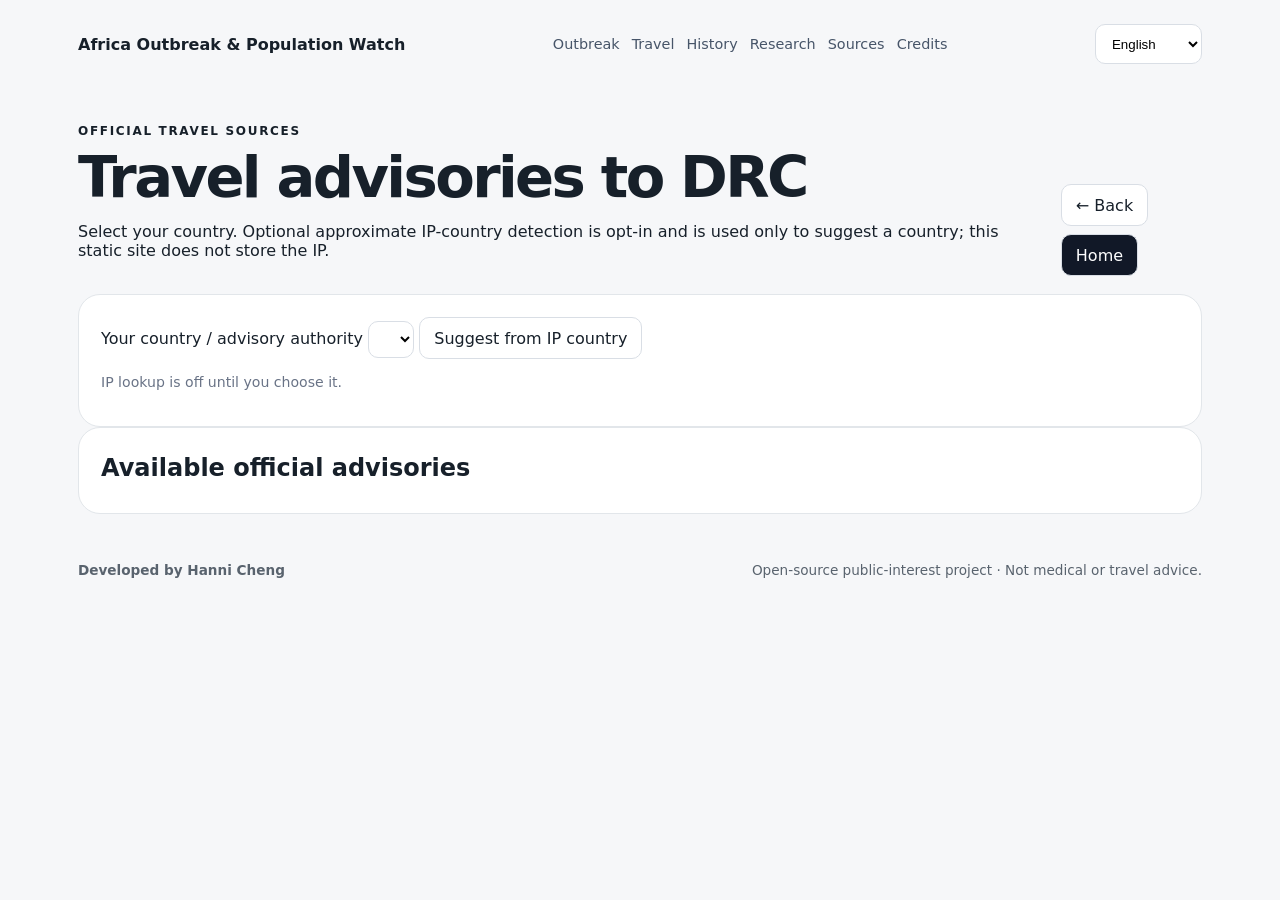
==== pages/advisories.html @ 4ef8f906 "site: implement pages/advisories.html" ====
<!doctype html><html lang="en"><head><meta charset="utf-8"><meta name="viewport" content="width=device-width,initial-scale=1"><meta name="referrer" content="no-referrer"><title>Travel advisories · Africa Outbreak & Population Watch</title><link rel="stylesheet" href="../assets/style.css"></head><body><header class="sitebar"><a class="brand" href="../index.html">Africa Outbreak & Population Watch</a><nav><a href="outbreak.html">Outbreak</a><a href="advisories.html">Travel</a><a href="history.html">History</a><a href="research.html">Research</a><a href="provenance.html">Sources</a><a href="credits.html">Credits</a></nav><select id="lang" aria-label="Language"></select></header><main><div class="pagehead"><div><p class="eyebrow">OFFICIAL TRAVEL SOURCES</p><h1>Travel advisories to DRC</h1><p>Select your country. Optional approximate IP-country detection is opt-in and is used only to suggest a country; this static site does not store the IP.</p></div><div class="backrow"><button class="btn" id="back">← Back</button><a class="btn primary" href="../index.html">Home</a></div></div><section class="panel"><label for="country">Your country / advisory authority</label> <select id="country"></select> <button class="btn" id="detect">Suggest from IP country</button><p id="geoStatus" class="muted">IP lookup is off until you choose it.</p><div id="advisoryDetail"></div></section><section class="panel"><h2>Available official advisories</h2><div id="advisoryList"></div></section></main><script src="../assets/advisories.js"></script><footer><strong>Developed by Hanni Cheng</strong><span>Open-source public-interest project · Not medical or travel advice.</span></footer><script src="../assets/i18n.js"></script></body></html>
---- assets/style.css ----
:root{font-family:Inter,system-ui,-apple-system,sans-serif;color:#17202a;background:#f6f7f9;--ink:#17202a;--muted:#697386;--line:#e2e6ea;--dark:#111827;--card:#fff;--blue:#2457d6}*{box-sizing:border-box}body{margin:0}a{color:inherit}.sitebar,main,footer{max-width:1180px;margin:auto;padding:24px 28px}.sitebar{display:flex;gap:18px;align-items:center;justify-content:space-between;position:sticky;top:0;background:rgba(246,247,249,.96);backdrop-filter:blur(10px);z-index:5}.brand{font-weight:800;text-decoration:none}.sitebar nav{display:flex;gap:14px;flex-wrap:wrap}.sitebar nav a{text-decoration:none;font-size:.9rem}.sitebar select{min-height:40px;border:1px solid var(--line);border-radius:10px;background:white;padding:0 10px}h1{font-size:clamp(2rem,5vw,4rem);line-height:.98;margin:.3rem 0 1rem;letter-spacing:-.045em}h2,h3{margin:.25rem 0 .6rem}.eyebrow{font-size:.75rem;font-weight:800;letter-spacing:.14em}.hero{background:var(--dark);color:#fff;border-radius:28px;padding:28px}.kpis{display:grid;grid-template-columns:repeat(3,1fr);gap:12px;margin-top:24px}.kpis article{background:#1f2937;padding:18px;border-radius:18px}.kpis small,.kpis span{display:block;color:#cbd5e1}.kpis strong{font-size:2rem;display:block}.cards,.grid2{display:grid;grid-template-columns:repeat(2,minmax(0,1fr));gap:16px;margin-top:16px}.feature,.panel{background:#fff;border:1px solid var(--line);border-radius:22px;padding:22px;text-decoration:none}.feature:hover{border-color:#aeb8c4}.muted,.note{color:var(--muted);font-size:.88rem}.pagehead{display:flex;justify-content:space-between;align-items:flex-start;gap:18px}.backrow{display:flex;gap:10px;flex-wrap:wrap}.btn{display:inline-flex;align-items:center;min-height:42px;padding:0 14px;border-radius:10px;border:1px solid var(--line);background:#fff;text-decoration:none;font:inherit}.btn.primary{background:var(--dark);color:#fff}.grid{display:grid;grid-template-columns:2fr 1fr;gap:16px;margin-top:16px}.wide{grid-row:span 2}.bars{display:flex;align-items:end;gap:8px;height:330px;padding-top:35px;overflow-x:auto}.bw{min-width:48px;flex:1;text-align:center}.bar{background:#556987;border-radius:7px 7px 2px 2px;min-height:3px;position:relative}.bar span{position:absolute;top:-20px;left:50%;transform:translateX(-50%);font-size:.68rem}.bw small{display:block;margin-top:7px}.adv,.source,.row{padding:11px 0;border-bottom:1px solid #edf0f2}.statgrid{display:grid;grid-template-columns:repeat(4,1fr);gap:10px}.stat{background:#fff;border:1px solid var(--line);border-radius:16px;padding:16px}.stat strong{display:block;font-size:1.5rem}.tablewrap{overflow-x:auto}.table{width:100%;border-collapse:collapse}.table th,.table td{padding:10px;border-bottom:1px solid var(--line);text-align:left;font-size:.9rem;vertical-align:top}.timeline{border-left:3px solid #d8dee7;margin-left:8px;padding-left:22px}.milestone{position:relative;margin:0 0 24px}.milestone:before{content:"";position:absolute;width:12px;height:12px;border-radius:50%;background:var(--dark);left:-29px;top:5px}.linklist a{display:block;padding:9px 0;color:#2457d6}.notice{border-left:4px solid #b98c17;background:#fff8df;padding:14px 16px;border-radius:10px}.privacy{margin-top:16px}footer{display:flex;justify-content:space-between;gap:16px;color:#59636e;font-size:.85rem}@media(max-width:800px){.sitebar{position:static;align-items:flex-start;flex-direction:column}.grid,.cards,.grid2,.kpis,.statgrid{grid-template-columns:1fr}.wide{grid-row:auto}.pagehead{flex-direction:column}footer{flex-direction:column}}
.sitebar{display:flex;align-items:center;justify-content:space-between;gap:18px;flex-wrap:wrap}.brand{font-weight:800;color:inherit;text-decoration:none}.sitebar nav{display:flex;gap:12px;flex-wrap:wrap}.sitebar nav a{color:#475569;text-decoration:none;font-size:.9rem}.sitebar select,.panel select{padding:9px 12px;border:1px solid #d9dee5;border-radius:10px;background:#fff}.cards,.grid2{display:grid;grid-template-columns:repeat(2,minmax(0,1fr));gap:16px;margin-top:16px}.feature{display:block;background:#fff;border:1px solid #e2e6ea;border-radius:20px;padding:22px;color:inherit;text-decoration:none}.feature:hover{border-color:#94a3b8}.pagehead{display:flex;justify-content:space-between;gap:20px;align-items:end;margin-bottom:18px}.pagehead h1{font-size:clamp(2rem,5vw,3.6rem)}.backrow{display:flex;gap:8px}.btn{border:1px solid #d9dee5;background:#fff;border-radius:10px;padding:10px 14px;color:inherit;text-decoration:none;cursor:pointer}.btn.primary{background:#111827;color:#fff}.tabs{display:flex;gap:8px;flex-wrap:wrap;margin:14px 0}.tabs button{border:1px solid #d9dee5;background:#fff;border-radius:999px;padding:9px 13px}.tabs button.active{background:#111827;color:#fff}.statgrid{display:grid;grid-template-columns:repeat(4,1fr);gap:10px}.statgrid article{background:#fff;border:1px solid #e2e6ea;border-radius:16px;padding:14px}.statgrid strong{display:block;font-size:1.5rem}.verify{display:inline-block;padding:4px 8px;border-radius:999px;background:#e8f5ed;color:#166534;font-size:.75rem;font-weight:700}.pending{background:#fff7df;color:#854d0e}.conflict{background:#feecec;color:#991b1b}.tablewrap{overflow-x:auto}.datatable{width:100%;border-collapse:collapse}.datatable th,.datatable td{text-align:left;padding:11px;border-bottom:1px solid #edf0f2;vertical-align:top}.timeline-list{border-left:2px solid #d8dee6;margin-left:10px;padding-left:22px}.milestone{position:relative;padding:0 0 24px}.milestone:before{content:"";position:absolute;left:-29px;top:5px;width:12px;height:12px;border-radius:50%;background:#556987}.linklist a{display:block;padding:9px 0;color:#1d4ed8}.privacy{margin-top:16px}.chartbox{height:360px;display:flex;align-items:end;gap:8px;overflow-x:auto;padding:30px 6px 0}.chartcol{min-width:48px;flex:1;text-align:center}.chartbar{min-height:3px;background:#556987;border-radius:7px 7px 2px 2px;position:relative}.chartbar b{position:absolute;top:-22px;left:50%;transform:translateX(-50%);font-size:.7rem;white-space:nowrap}.countryrow{display:grid;grid-template-columns:1.1fr 1fr auto;gap:10px;align-items:center;padding:12px 0;border-bottom:1px solid #edf0f2}.countryrow a{color:#1d4ed8}.notice{padding:14px;border-radius:14px;background:#f1f5f9}.research-card{border-top:1px solid #edf0f2;padding:16px 0}
@media(max-width:760px){.cards,.grid2,.statgrid{grid-template-columns:1fr}.pagehead{align-items:start;flex-direction:column}.countryrow{grid-template-columns:1fr}.sitebar nav{order:3;width:100%}}
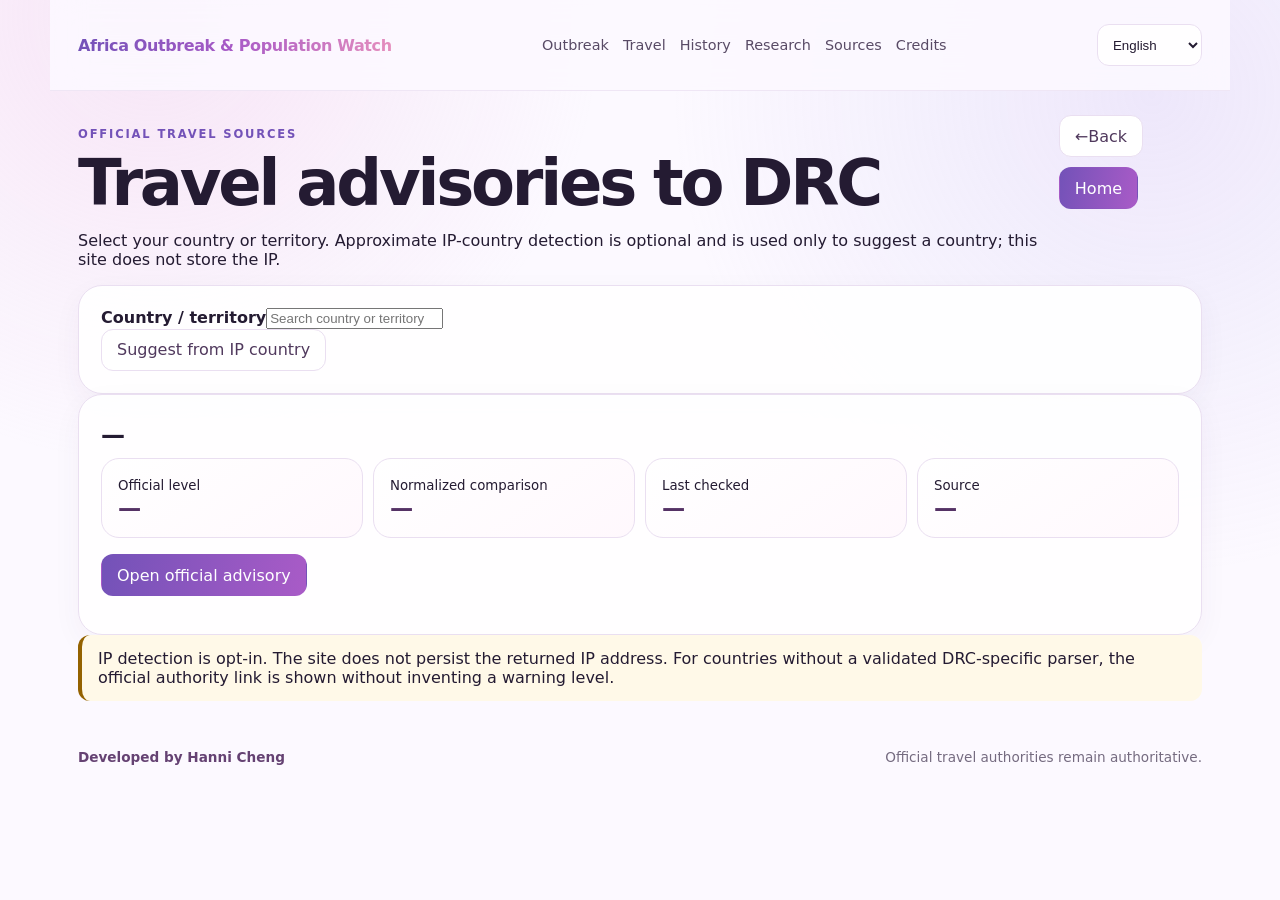
==== commit 849a8f8d: "fix: replace mobile travel select with searchable country list" ====
--- a/pages/advisories.html
+++ b/pages/advisories.html
@@ -1 +1,4 @@
-<!doctype html><html lang="en"><head><meta charset="utf-8"><meta name="viewport" content="width=device-width,initial-scale=1"><meta name="referrer" content="no-referrer"><title>Travel advisories · Africa Outbreak & Population Watch</title><link rel="stylesheet" href="../assets/style.css"></head><body><header class="sitebar"><a class="brand" href="../index.html">Africa Outbreak & Population Watch</a><nav><a href="outbreak.html">Outbreak</a><a href="advisories.html">Travel</a><a href="history.html">History</a><a href="research.html">Research</a><a href="provenance.html">Sources</a><a href="credits.html">Credits</a></nav><select id="lang" aria-label="Language"></select></header><main><div class="pagehead"><div><p class="eyebrow">OFFICIAL TRAVEL SOURCES</p><h1>Travel advisories to DRC</h1><p>Select your country. Optional approximate IP-country detection is opt-in and is used only to suggest a country; this static site does not store the IP.</p></div><div class="backrow"><button class="btn" id="back">← Back</button><a class="btn primary" href="../index.html">Home</a></div></div><section class="panel"><label for="country">Your country / advisory authority</label> <select id="country"></select> <button class="btn" id="detect">Suggest from IP country</button><p id="geoStatus" class="muted">IP lookup is off until you choose it.</p><div id="advisoryDetail"></div></section><section class="panel"><h2>Available official advisories</h2><div id="advisoryList"></div></section></main><script src="../assets/advisories.js"></script><footer><strong>Developed by Hanni Cheng</strong><span>Open-source public-interest project · Not medical or travel advice.</span></footer><script src="../assets/i18n.js"></script></body></html>+<!doctype html><html lang="en"><head><meta charset="utf-8"><meta name="viewport" content="width=device-width,initial-scale=1"><meta name="referrer" content="no-referrer"><title>Travel Advisories · Africa Outbreak & Population Watch</title><link rel="stylesheet" href="../assets/style.css"></head><body><header class="sitebar"><a class="brand" href="../index.html">Africa Outbreak & Population Watch</a><nav><a href="outbreak.html">Outbreak</a><a href="advisories.html">Travel</a><a href="history.html">History</a><a href="research.html">Research</a><a href="provenance.html">Sources</a><a href="credits.html">Credits</a></nav><select id="lang" aria-label="Language"></select></header><main><div class="pagehead"><div><p class="eyebrow">OFFICIAL TRAVEL SOURCES</p><h1 data-i18n="travel_title">Travel advisories to DRC</h1><p data-i18n="travel_intro">Select your country or territory. Approximate IP-country detection is optional and is used only to suggest a country; this site does not store the IP.</p></div><div class="backrow"><button class="btn" id="backBtn">← <span data-i18n="back">Back</span></button><a class="btn primary" href="../index.html" data-i18n="home">Home</a></div></div>
+<section class="panel"><label for="countrySearch"><b data-i18n="country">Country / territory</b></label><input id="countrySearch" class="searchbox" data-i18n-placeholder="search_country" placeholder="Search country or territory" autocomplete="off"><div id="countryList" class="countrylist"></div><button class="btn" id="detect"><span data-i18n="detect">Suggest from IP country</span></button></section>
+<section id="result" class="panel"><h2 id="rCountry">—</h2><div class="statgrid"><div class="stat"><small data-i18n="official_level">Official level</small><strong id="rLevel">—</strong></div><div class="stat"><small data-i18n="normalized">Normalized comparison</small><strong id="rNorm">—</strong></div><div class="stat"><small data-i18n="last_checked">Last checked</small><strong id="rChecked">—</strong></div><div class="stat"><small data-i18n="source">Source</small><strong id="rSource">—</strong></div></div><p><a id="official" class="btn primary" href="#" target="_blank" rel="noopener noreferrer" data-i18n="open_official">Open official advisory</a></p><p id="mode" class="muted"></p></section>
+<div class="notice">IP detection is opt-in. The site does not persist the returned IP address. For countries without a validated DRC-specific parser, the official authority link is shown without inventing a warning level.</div></main><footer><strong>Developed by Hanni Cheng</strong><span>Official travel authorities remain authoritative.</span></footer><script src="../assets/i18n.js"></script><script src="../assets/advisories.js"></script></body></html>
--- a/assets/style.css
+++ b/assets/style.css
@@ -1,3 +1 @@
-:root{font-family:Inter,system-ui,-apple-system,sans-serif;color:#17202a;background:#f6f7f9;--ink:#17202a;--muted:#697386;--line:#e2e6ea;--dark:#111827;--card:#fff;--blue:#2457d6}*{box-sizing:border-box}body{margin:0}a{color:inherit}.sitebar,main,footer{max-width:1180px;margin:auto;padding:24px 28px}.sitebar{display:flex;gap:18px;align-items:center;justify-content:space-between;position:sticky;top:0;background:rgba(246,247,249,.96);backdrop-filter:blur(10px);z-index:5}.brand{font-weight:800;text-decoration:none}.sitebar nav{display:flex;gap:14px;flex-wrap:wrap}.sitebar nav a{text-decoration:none;font-size:.9rem}.sitebar select{min-height:40px;border:1px solid var(--line);border-radius:10px;background:white;padding:0 10px}h1{font-size:clamp(2rem,5vw,4rem);line-height:.98;margin:.3rem 0 1rem;letter-spacing:-.045em}h2,h3{margin:.25rem 0 .6rem}.eyebrow{font-size:.75rem;font-weight:800;letter-spacing:.14em}.hero{background:var(--dark);color:#fff;border-radius:28px;padding:28px}.kpis{display:grid;grid-template-columns:repeat(3,1fr);gap:12px;margin-top:24px}.kpis article{background:#1f2937;padding:18px;border-radius:18px}.kpis small,.kpis span{display:block;color:#cbd5e1}.kpis strong{font-size:2rem;display:block}.cards,.grid2{display:grid;grid-template-columns:repeat(2,minmax(0,1fr));gap:16px;margin-top:16px}.feature,.panel{background:#fff;border:1px solid var(--line);border-radius:22px;padding:22px;text-decoration:none}.feature:hover{border-color:#aeb8c4}.muted,.note{color:var(--muted);font-size:.88rem}.pagehead{display:flex;justify-content:space-between;align-items:flex-start;gap:18px}.backrow{display:flex;gap:10px;flex-wrap:wrap}.btn{display:inline-flex;align-items:center;min-height:42px;padding:0 14px;border-radius:10px;border:1px solid var(--line);background:#fff;text-decoration:none;font:inherit}.btn.primary{background:var(--dark);color:#fff}.grid{display:grid;grid-template-columns:2fr 1fr;gap:16px;margin-top:16px}.wide{grid-row:span 2}.bars{display:flex;align-items:end;gap:8px;height:330px;padding-top:35px;overflow-x:auto}.bw{min-width:48px;flex:1;text-align:center}.bar{background:#556987;border-radius:7px 7px 2px 2px;min-height:3px;position:relative}.bar span{position:absolute;top:-20px;left:50%;transform:translateX(-50%);font-size:.68rem}.bw small{display:block;margin-top:7px}.adv,.source,.row{padding:11px 0;border-bottom:1px solid #edf0f2}.statgrid{display:grid;grid-template-columns:repeat(4,1fr);gap:10px}.stat{background:#fff;border:1px solid var(--line);border-radius:16px;padding:16px}.stat strong{display:block;font-size:1.5rem}.tablewrap{overflow-x:auto}.table{width:100%;border-collapse:collapse}.table th,.table td{padding:10px;border-bottom:1px solid var(--line);text-align:left;font-size:.9rem;vertical-align:top}.timeline{border-left:3px solid #d8dee7;margin-left:8px;padding-left:22px}.milestone{position:relative;margin:0 0 24px}.milestone:before{content:"";position:absolute;width:12px;height:12px;border-radius:50%;background:var(--dark);left:-29px;top:5px}.linklist a{display:block;padding:9px 0;color:#2457d6}.notice{border-left:4px solid #b98c17;background:#fff8df;padding:14px 16px;border-radius:10px}.privacy{margin-top:16px}footer{display:flex;justify-content:space-between;gap:16px;color:#59636e;font-size:.85rem}@media(max-width:800px){.sitebar{position:static;align-items:flex-start;flex-direction:column}.grid,.cards,.grid2,.kpis,.statgrid{grid-template-columns:1fr}.wide{grid-row:auto}.pagehead{flex-direction:column}footer{flex-direction:column}}
-.sitebar{display:flex;align-items:center;justify-content:space-between;gap:18px;flex-wrap:wrap}.brand{font-weight:800;color:inherit;text-decoration:none}.sitebar nav{display:flex;gap:12px;flex-wrap:wrap}.sitebar nav a{color:#475569;text-decoration:none;font-size:.9rem}.sitebar select,.panel select{padding:9px 12px;border:1px solid #d9dee5;border-radius:10px;background:#fff}.cards,.grid2{display:grid;grid-template-columns:repeat(2,minmax(0,1fr));gap:16px;margin-top:16px}.feature{display:block;background:#fff;border:1px solid #e2e6ea;border-radius:20px;padding:22px;color:inherit;text-decoration:none}.feature:hover{border-color:#94a3b8}.pagehead{display:flex;justify-content:space-between;gap:20px;align-items:end;margin-bottom:18px}.pagehead h1{font-size:clamp(2rem,5vw,3.6rem)}.backrow{display:flex;gap:8px}.btn{border:1px solid #d9dee5;background:#fff;border-radius:10px;padding:10px 14px;color:inherit;text-decoration:none;cursor:pointer}.btn.primary{background:#111827;color:#fff}.tabs{display:flex;gap:8px;flex-wrap:wrap;margin:14px 0}.tabs button{border:1px solid #d9dee5;background:#fff;border-radius:999px;padding:9px 13px}.tabs button.active{background:#111827;color:#fff}.statgrid{display:grid;grid-template-columns:repeat(4,1fr);gap:10px}.statgrid article{background:#fff;border:1px solid #e2e6ea;border-radius:16px;padding:14px}.statgrid strong{display:block;font-size:1.5rem}.verify{display:inline-block;padding:4px 8px;border-radius:999px;background:#e8f5ed;color:#166534;font-size:.75rem;font-weight:700}.pending{background:#fff7df;color:#854d0e}.conflict{background:#feecec;color:#991b1b}.tablewrap{overflow-x:auto}.datatable{width:100%;border-collapse:collapse}.datatable th,.datatable td{text-align:left;padding:11px;border-bottom:1px solid #edf0f2;vertical-align:top}.timeline-list{border-left:2px solid #d8dee6;margin-left:10px;padding-left:22px}.milestone{position:relative;padding:0 0 24px}.milestone:before{content:"";position:absolute;left:-29px;top:5px;width:12px;height:12px;border-radius:50%;background:#556987}.linklist a{display:block;padding:9px 0;color:#1d4ed8}.privacy{margin-top:16px}.chartbox{height:360px;display:flex;align-items:end;gap:8px;overflow-x:auto;padding:30px 6px 0}.chartcol{min-width:48px;flex:1;text-align:center}.chartbar{min-height:3px;background:#556987;border-radius:7px 7px 2px 2px;position:relative}.chartbar b{position:absolute;top:-22px;left:50%;transform:translateX(-50%);font-size:.7rem;white-space:nowrap}.countryrow{display:grid;grid-template-columns:1.1fr 1fr auto;gap:10px;align-items:center;padding:12px 0;border-bottom:1px solid #edf0f2}.countryrow a{color:#1d4ed8}.notice{padding:14px;border-radius:14px;background:#f1f5f9}.research-card{border-top:1px solid #edf0f2;padding:16px 0}
-@media(max-width:760px){.cards,.grid2,.statgrid{grid-template-columns:1fr}.pagehead{align-items:start;flex-direction:column}.countryrow{grid-template-columns:1fr}.sitebar nav{order:3;width:100%}}
+:root{font-family:Inter,"Noto Sans TC","Noto Sans SC",system-ui,-apple-system,sans-serif;color:#241b32;background:#fcf9ff;--ink:#241b32;--muted:#756b80;--line:#eadff1;--dark:#2c173d;--card:rgba(255,255,255,.92);--pipi:#a95bc7;--pipi2:#e58ebd;--pipi3:#7352b8;--pearl:#fff4fb;--risk-red:#b42318;--risk-orange:#b54708;--risk-yellow:#946200;--risk-green:#157f61}*{box-sizing:border-box}body{margin:0;background:radial-gradient(circle at 12% 2%,rgba(236,190,229,.34),transparent 28rem),radial-gradient(circle at 90% 12%,rgba(190,176,238,.24),transparent 30rem),#fcf9ff}a{color:inherit}.sitebar,main,footer{max-width:1180px;margin:auto;padding:24px 28px}.sitebar{display:flex;gap:18px;align-items:center;justify-content:space-between;position:sticky;top:0;background:rgba(252,249,255,.88);backdrop-filter:blur(16px);z-index:5;border-bottom:1px solid rgba(234,223,241,.72)}.brand{font-weight:850;text-decoration:none;letter-spacing:-.025em;background:linear-gradient(90deg,var(--pipi3),var(--pipi),var(--pipi2));-webkit-background-clip:text;color:transparent}.sitebar nav{display:flex;gap:14px;flex-wrap:wrap}.sitebar nav a{text-decoration:none;font-size:.9rem;color:#594b66}.sitebar nav a:hover{color:var(--pipi3)}.sitebar select,select{min-height:42px;border:1px solid var(--line);border-radius:12px;background:rgba(255,255,255,.9);padding:0 11px;color:var(--ink)}h1{font-size:clamp(2rem,5vw,4rem);line-height:.98;margin:.3rem 0 1rem;letter-spacing:-.05em}h2,h3{margin:.25rem 0 .6rem;letter-spacing:-.02em}.eyebrow{font-size:.72rem;font-weight:850;letter-spacing:.16em;color:var(--pipi3)}.hero{position:relative;overflow:hidden;background:linear-gradient(125deg,#2d183f 0%,#56306c 48%,#9b4f91 100%);color:#fff;border-radius:30px;padding:32px;border:1px solid rgba(255,255,255,.3);box-shadow:0 20px 60px rgba(91,46,111,.14)}.hero:after{content:"";position:absolute;width:260px;height:260px;border-radius:50%;right:-70px;top:-110px;background:radial-gradient(circle at 35% 35%,rgba(255,255,255,.68),rgba(242,173,221,.16) 38%,transparent 70%);pointer-events:none}.hero .eyebrow{color:#f6d9f0}.kpis{display:grid;grid-template-columns:repeat(3,1fr);gap:12px;margin-top:26px;position:relative;z-index:1}.kpis article{background:rgba(255,255,255,.11);border:1px solid rgba(255,255,255,.18);backdrop-filter:blur(10px);padding:18px;border-radius:20px}.kpis small,.kpis span{display:block;color:#eadff1}.kpis strong{font-size:2rem;display:block}.cards,.grid2{display:grid;grid-template-columns:repeat(2,minmax(0,1fr));gap:16px;margin-top:16px}.feature,.panel{background:var(--card);border:1px solid var(--line);border-radius:24px;padding:22px;text-decoration:none;box-shadow:0 10px 30px rgba(80,45,100,.045)}.feature{transition:transform .18s ease,border-color .18s ease,box-shadow .18s ease}.feature:hover{border-color:#d9b6e6;transform:translateY(-2px);box-shadow:0 16px 34px rgba(101,54,120,.09)}.feature h2{color:#543166}.muted,.note{color:var(--muted);font-size:.88rem}.pagehead{display:flex;justify-content:space-between;align-items:flex-start;gap:18px}.backrow{display:flex;gap:10px;flex-wrap:wrap}.btn{display:inline-flex;align-items:center;min-height:42px;padding:0 15px;border-radius:12px;border:1px solid var(--line);background:#fff;text-decoration:none;font:inherit;color:#50395d}.btn.primary{border-color:transparent;background:linear-gradient(100deg,var(--pipi3),var(--pipi));color:#fff}.grid{display:grid;grid-template-columns:2fr 1fr;gap:16px;margin-top:16px}.wide{grid-row:span 2}.bars{display:flex;align-items:end;gap:8px;height:330px;padding-top:35px;overflow-x:auto}.bw{min-width:48px;flex:1;text-align:center}.bar{background:linear-gradient(180deg,var(--pipi2),var(--pipi3));border-radius:9px 9px 3px 3px;min-height:3px;position:relative}.bar span{position:absolute;top:-20px;left:50%;transform:translateX(-50%);font-size:.68rem;color:#4e3b59}.bw small{display:block;margin-top:7px;color:var(--muted)}.adv,.source,.row{padding:11px 0;border-bottom:1px solid #f0e8f4}.statgrid{display:grid;grid-template-columns:repeat(4,1fr);gap:10px}.stat{background:linear-gradient(145deg,#fff,#fff8fd);border:1px solid var(--line);border-radius:18px;padding:16px}.stat strong{display:block;font-size:1.45rem;color:#553265}.tablewrap{overflow-x:auto}.table{width:100%;border-collapse:collapse}.table th,.table td{padding:10px;border-bottom:1px solid var(--line);text-align:left;font-size:.9rem;vertical-align:top}.table th{color:#624a70}.timeline{border-left:3px solid #dfc9e8;margin-left:8px;padding-left:22px}.milestone{position:relative;margin:0 0 24px}.milestone:before{content:"";position:absolute;width:13px;height:13px;border-radius:50%;background:linear-gradient(135deg,var(--pipi2),var(--pipi3));left:-30px;top:5px;box-shadow:0 0 0 4px #f7edf9}.linklist a{display:block;padding:9px 0;color:#7450b3}.notice{border-left:4px solid var(--risk-yellow);background:#fff9e8;padding:14px 16px;border-radius:12px}.privacy{margin-top:16px}code{background:#f5eef8;padding:2px 5px;border-radius:5px}footer{display:flex;justify-content:space-between;gap:16px;color:#756b80;font-size:.85rem}footer strong{color:#654273}@media(max-width:800px){.sitebar{position:static;align-items:flex-start;flex-direction:column}.grid,.cards,.grid2,.kpis,.statgrid{grid-template-columns:1fr}.wide{grid-row:auto}.pagehead{flex-direction:column}footer{flex-direction:column}}
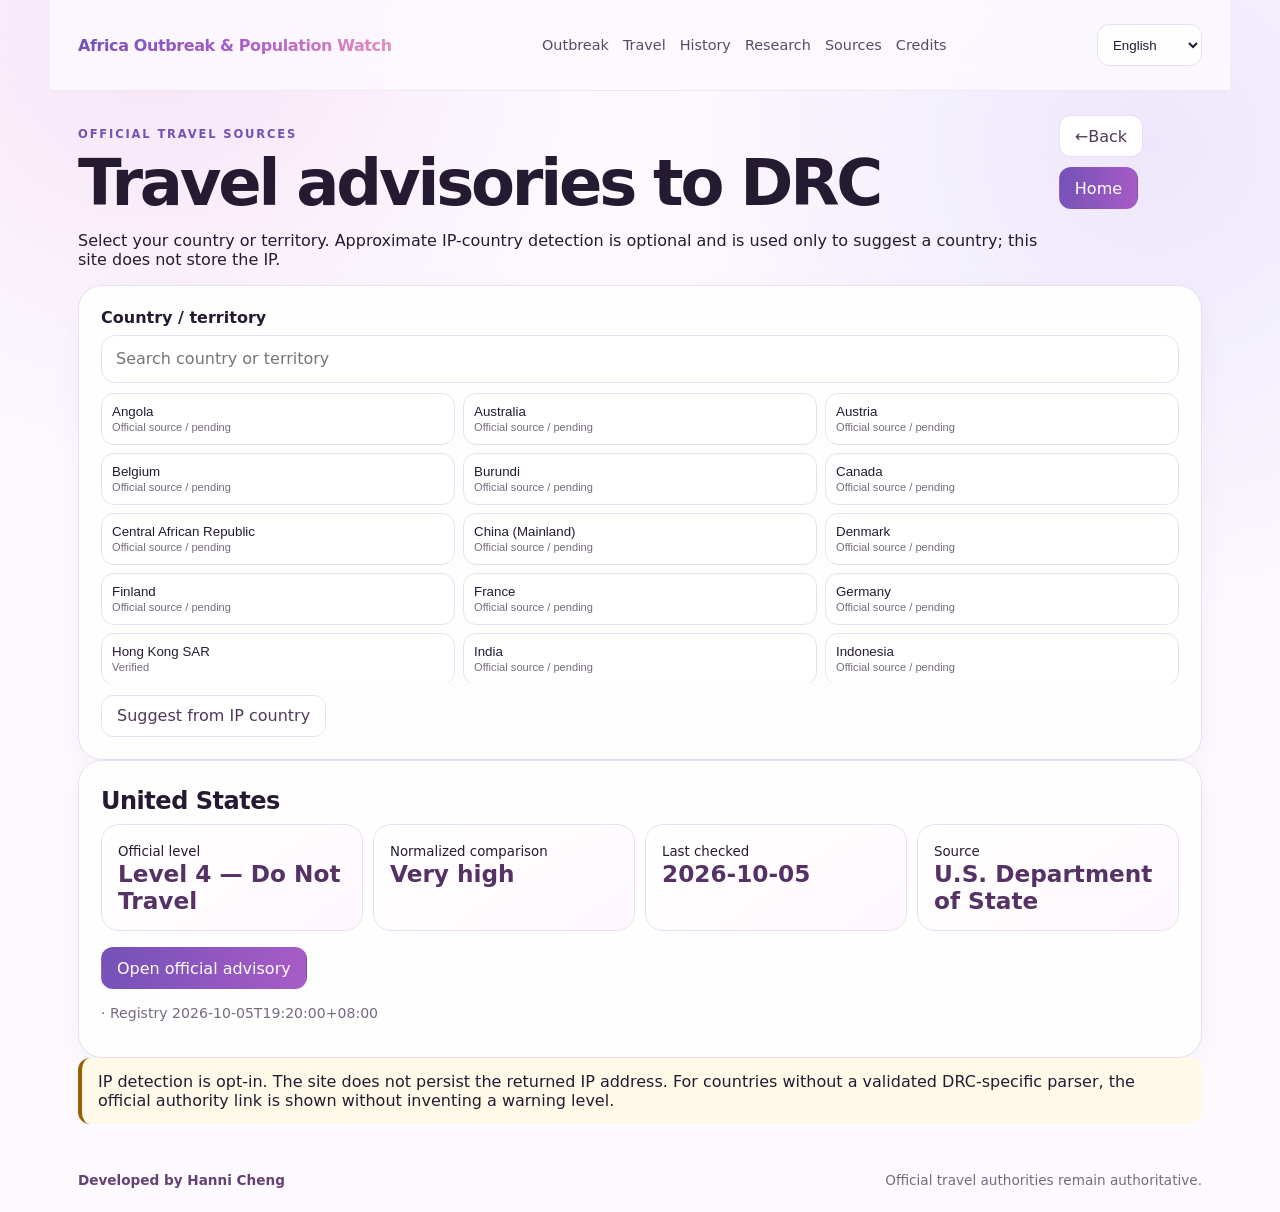
==== commit 04362b0b: "fix: complete pages/advisories.html i18n coverage" ====
--- a/pages/advisories.html
+++ b/pages/advisories.html
@@ -1,4 +1 @@
-<!doctype html><html lang="en"><head><meta charset="utf-8"><meta name="viewport" content="width=device-width,initial-scale=1"><meta name="referrer" content="no-referrer"><title>Travel Advisories · Africa Outbreak & Population Watch</title><link rel="stylesheet" href="../assets/style.css"></head><body><header class="sitebar"><a class="brand" href="../index.html">Africa Outbreak & Population Watch</a><nav><a href="outbreak.html">Outbreak</a><a href="advisories.html">Travel</a><a href="history.html">History</a><a href="research.html">Research</a><a href="provenance.html">Sources</a><a href="credits.html">Credits</a></nav><select id="lang" aria-label="Language"></select></header><main><div class="pagehead"><div><p class="eyebrow">OFFICIAL TRAVEL SOURCES</p><h1 data-i18n="travel_title">Travel advisories to DRC</h1><p data-i18n="travel_intro">Select your country or territory. Approximate IP-country detection is optional and is used only to suggest a country; this site does not store the IP.</p></div><div class="backrow"><button class="btn" id="backBtn">← <span data-i18n="back">Back</span></button><a class="btn primary" href="../index.html" data-i18n="home">Home</a></div></div>
-<section class="panel"><label for="countrySearch"><b data-i18n="country">Country / territory</b></label><input id="countrySearch" class="searchbox" data-i18n-placeholder="search_country" placeholder="Search country or territory" autocomplete="off"><div id="countryList" class="countrylist"></div><button class="btn" id="detect"><span data-i18n="detect">Suggest from IP country</span></button></section>
-<section id="result" class="panel"><h2 id="rCountry">—</h2><div class="statgrid"><div class="stat"><small data-i18n="official_level">Official level</small><strong id="rLevel">—</strong></div><div class="stat"><small data-i18n="normalized">Normalized comparison</small><strong id="rNorm">—</strong></div><div class="stat"><small data-i18n="last_checked">Last checked</small><strong id="rChecked">—</strong></div><div class="stat"><small data-i18n="source">Source</small><strong id="rSource">—</strong></div></div><p><a id="official" class="btn primary" href="#" target="_blank" rel="noopener noreferrer" data-i18n="open_official">Open official advisory</a></p><p id="mode" class="muted"></p></section>
-<div class="notice">IP detection is opt-in. The site does not persist the returned IP address. For countries without a validated DRC-specific parser, the official authority link is shown without inventing a warning level.</div></main><footer><strong>Developed by Hanni Cheng</strong><span>Official travel authorities remain authoritative.</span></footer><script src="../assets/i18n.js"></script><script src="../assets/advisories.js"></script></body></html>+<!doctype html><html lang="en"><head><meta charset="utf-8"><meta name="viewport" content="width=device-width,initial-scale=1"><meta name="referrer" content="no-referrer"><title>Travel Advisories · Africa Outbreak & Population Watch</title><link rel="stylesheet" href="../assets/style.css"></head><body><header class="sitebar"><a class="brand" href="../index.html">Africa Outbreak & Population Watch</a><nav><a href="outbreak.html">Outbreak</a><a href="advisories.html">Travel</a><a href="history.html">History</a><a href="research.html">Research</a><a href="provenance.html">Sources</a><a href="credits.html">Credits</a></nav><select id="lang" aria-label="Language"></select></header><main><div class="pagehead"><div><p class="eyebrow" data-i18n="travel_eyebrow">OFFICIAL TRAVEL SOURCES</p><h1 data-i18n="travel_title">Travel advisories to DRC</h1><p data-i18n="travel_intro">Select your country or territory. Approximate IP-country detection is optional and is used only to suggest a country; this site does not store the IP.</p></div><div class="backrow"><button class="btn" id="backBtn">← <span data-i18n="back">Back</span></button><a class="btn primary" href="../index.html" data-i18n="home">Home</a></div></div><section class="panel"><label for="countrySearch"><b data-i18n="country">Country / territory</b></label><input id="countrySearch" class="searchbox" data-i18n-placeholder="search_country" placeholder="Search country or territory" autocomplete="off"><div id="countryList" class="countrylist"></div><button class="btn" id="detect"><span data-i18n="detect">Suggest from IP country</span></button></section><section id="result" class="panel"><h2 id="rCountry">—</h2><div class="statgrid"><div class="stat"><small data-i18n="official_level">Official level</small><strong id="rLevel">—</strong></div><div class="stat"><small data-i18n="normalized">Normalized comparison</small><strong id="rNorm">—</strong></div><div class="stat"><small data-i18n="last_checked">Last checked</small><strong id="rChecked">—</strong></div><div class="stat"><small data-i18n="source">Source</small><strong id="rSource">—</strong></div></div><p><a id="official" class="btn primary" href="#" target="_blank" rel="noopener noreferrer" data-i18n="open_official">Open official advisory</a></p><p id="mode" class="muted"></p></section><div class="notice" data-i18n="travel_notice">IP detection is opt-in. The site does not persist the returned IP address. For countries without a validated DRC-specific parser, the official authority link is shown without inventing a warning level.</div></main><footer><strong data-i18n="developed_by">Developed by Hanni Cheng</strong><span data-i18n="travel_footer">Official travel authorities remain authoritative.</span></footer><script src="../assets/i18n.js"></script><script src="../assets/advisories.js"></script></body></html>
--- a/assets/style.css
+++ b/assets/style.css
@@ -1 +1,2 @@
-:root{font-family:Inter,"Noto Sans TC","Noto Sans SC",system-ui,-apple-system,sans-serif;color:#241b32;background:#fcf9ff;--ink:#241b32;--muted:#756b80;--line:#eadff1;--dark:#2c173d;--card:rgba(255,255,255,.92);--pipi:#a95bc7;--pipi2:#e58ebd;--pipi3:#7352b8;--pearl:#fff4fb;--risk-red:#b42318;--risk-orange:#b54708;--risk-yellow:#946200;--risk-green:#157f61}*{box-sizing:border-box}body{margin:0;background:radial-gradient(circle at 12% 2%,rgba(236,190,229,.34),transparent 28rem),radial-gradient(circle at 90% 12%,rgba(190,176,238,.24),transparent 30rem),#fcf9ff}a{color:inherit}.sitebar,main,footer{max-width:1180px;margin:auto;padding:24px 28px}.sitebar{display:flex;gap:18px;align-items:center;justify-content:space-between;position:sticky;top:0;background:rgba(252,249,255,.88);backdrop-filter:blur(16px);z-index:5;border-bottom:1px solid rgba(234,223,241,.72)}.brand{font-weight:850;text-decoration:none;letter-spacing:-.025em;background:linear-gradient(90deg,var(--pipi3),var(--pipi),var(--pipi2));-webkit-background-clip:text;color:transparent}.sitebar nav{display:flex;gap:14px;flex-wrap:wrap}.sitebar nav a{text-decoration:none;font-size:.9rem;color:#594b66}.sitebar nav a:hover{color:var(--pipi3)}.sitebar select,select{min-height:42px;border:1px solid var(--line);border-radius:12px;background:rgba(255,255,255,.9);padding:0 11px;color:var(--ink)}h1{font-size:clamp(2rem,5vw,4rem);line-height:.98;margin:.3rem 0 1rem;letter-spacing:-.05em}h2,h3{margin:.25rem 0 .6rem;letter-spacing:-.02em}.eyebrow{font-size:.72rem;font-weight:850;letter-spacing:.16em;color:var(--pipi3)}.hero{position:relative;overflow:hidden;background:linear-gradient(125deg,#2d183f 0%,#56306c 48%,#9b4f91 100%);color:#fff;border-radius:30px;padding:32px;border:1px solid rgba(255,255,255,.3);box-shadow:0 20px 60px rgba(91,46,111,.14)}.hero:after{content:"";position:absolute;width:260px;height:260px;border-radius:50%;right:-70px;top:-110px;background:radial-gradient(circle at 35% 35%,rgba(255,255,255,.68),rgba(242,173,221,.16) 38%,transparent 70%);pointer-events:none}.hero .eyebrow{color:#f6d9f0}.kpis{display:grid;grid-template-columns:repeat(3,1fr);gap:12px;margin-top:26px;position:relative;z-index:1}.kpis article{background:rgba(255,255,255,.11);border:1px solid rgba(255,255,255,.18);backdrop-filter:blur(10px);padding:18px;border-radius:20px}.kpis small,.kpis span{display:block;color:#eadff1}.kpis strong{font-size:2rem;display:block}.cards,.grid2{display:grid;grid-template-columns:repeat(2,minmax(0,1fr));gap:16px;margin-top:16px}.feature,.panel{background:var(--card);border:1px solid var(--line);border-radius:24px;padding:22px;text-decoration:none;box-shadow:0 10px 30px rgba(80,45,100,.045)}.feature{transition:transform .18s ease,border-color .18s ease,box-shadow .18s ease}.feature:hover{border-color:#d9b6e6;transform:translateY(-2px);box-shadow:0 16px 34px rgba(101,54,120,.09)}.feature h2{color:#543166}.muted,.note{color:var(--muted);font-size:.88rem}.pagehead{display:flex;justify-content:space-between;align-items:flex-start;gap:18px}.backrow{display:flex;gap:10px;flex-wrap:wrap}.btn{display:inline-flex;align-items:center;min-height:42px;padding:0 15px;border-radius:12px;border:1px solid var(--line);background:#fff;text-decoration:none;font:inherit;color:#50395d}.btn.primary{border-color:transparent;background:linear-gradient(100deg,var(--pipi3),var(--pipi));color:#fff}.grid{display:grid;grid-template-columns:2fr 1fr;gap:16px;margin-top:16px}.wide{grid-row:span 2}.bars{display:flex;align-items:end;gap:8px;height:330px;padding-top:35px;overflow-x:auto}.bw{min-width:48px;flex:1;text-align:center}.bar{background:linear-gradient(180deg,var(--pipi2),var(--pipi3));border-radius:9px 9px 3px 3px;min-height:3px;position:relative}.bar span{position:absolute;top:-20px;left:50%;transform:translateX(-50%);font-size:.68rem;color:#4e3b59}.bw small{display:block;margin-top:7px;color:var(--muted)}.adv,.source,.row{padding:11px 0;border-bottom:1px solid #f0e8f4}.statgrid{display:grid;grid-template-columns:repeat(4,1fr);gap:10px}.stat{background:linear-gradient(145deg,#fff,#fff8fd);border:1px solid var(--line);border-radius:18px;padding:16px}.stat strong{display:block;font-size:1.45rem;color:#553265}.tablewrap{overflow-x:auto}.table{width:100%;border-collapse:collapse}.table th,.table td{padding:10px;border-bottom:1px solid var(--line);text-align:left;font-size:.9rem;vertical-align:top}.table th{color:#624a70}.timeline{border-left:3px solid #dfc9e8;margin-left:8px;padding-left:22px}.milestone{position:relative;margin:0 0 24px}.milestone:before{content:"";position:absolute;width:13px;height:13px;border-radius:50%;background:linear-gradient(135deg,var(--pipi2),var(--pipi3));left:-30px;top:5px;box-shadow:0 0 0 4px #f7edf9}.linklist a{display:block;padding:9px 0;color:#7450b3}.notice{border-left:4px solid var(--risk-yellow);background:#fff9e8;padding:14px 16px;border-radius:12px}.privacy{margin-top:16px}code{background:#f5eef8;padding:2px 5px;border-radius:5px}footer{display:flex;justify-content:space-between;gap:16px;color:#756b80;font-size:.85rem}footer strong{color:#654273}@media(max-width:800px){.sitebar{position:static;align-items:flex-start;flex-direction:column}.grid,.cards,.grid2,.kpis,.statgrid{grid-template-columns:1fr}.wide{grid-row:auto}.pagehead{flex-direction:column}footer{flex-direction:column}}+:root{font-family:Inter,"Noto Sans TC","Noto Sans SC",system-ui,-apple-system,sans-serif;color:#241b32;background:#fcf9ff;--ink:#241b32;--muted:#756b80;--line:#eadff1;--dark:#2c173d;--card:rgba(255,255,255,.92);--pipi:#a95bc7;--pipi2:#e58ebd;--pipi3:#7352b8;--pearl:#fff4fb;--risk-red:#b42318;--risk-orange:#b54708;--risk-yellow:#946200;--risk-green:#157f61}*{box-sizing:border-box}body{margin:0;background:radial-gradient(circle at 12% 2%,rgba(236,190,229,.34),transparent 28rem),radial-gradient(circle at 90% 12%,rgba(190,176,238,.24),transparent 30rem),#fcf9ff}a{color:inherit}.sitebar,main,footer{max-width:1180px;margin:auto;padding:24px 28px}.sitebar{display:flex;gap:18px;align-items:center;justify-content:space-between;position:sticky;top:0;background:rgba(252,249,255,.88);backdrop-filter:blur(16px);z-index:5;border-bottom:1px solid rgba(234,223,241,.72)}.brand{font-weight:850;text-decoration:none;letter-spacing:-.025em;background:linear-gradient(90deg,var(--pipi3),var(--pipi),var(--pipi2));-webkit-background-clip:text;color:transparent}.sitebar nav{display:flex;gap:14px;flex-wrap:wrap}.sitebar nav a{text-decoration:none;font-size:.9rem;color:#594b66}.sitebar nav a:hover{color:var(--pipi3)}.sitebar select,select{min-height:42px;border:1px solid var(--line);border-radius:12px;background:rgba(255,255,255,.9);padding:0 11px;color:var(--ink)}h1{font-size:clamp(2rem,5vw,4rem);line-height:.98;margin:.3rem 0 1rem;letter-spacing:-.05em}h2,h3{margin:.25rem 0 .6rem;letter-spacing:-.02em}.eyebrow{font-size:.72rem;font-weight:850;letter-spacing:.16em;color:var(--pipi3)}.hero{position:relative;overflow:hidden;background:linear-gradient(125deg,#2d183f 0%,#56306c 48%,#9b4f91 100%);color:#fff;border-radius:30px;padding:32px;border:1px solid rgba(255,255,255,.3);box-shadow:0 20px 60px rgba(91,46,111,.14)}.hero:after{content:"";position:absolute;width:260px;height:260px;border-radius:50%;right:-70px;top:-110px;background:radial-gradient(circle at 35% 35%,rgba(255,255,255,.68),rgba(242,173,221,.16) 38%,transparent 70%);pointer-events:none}.hero .eyebrow{color:#f6d9f0}.kpis{display:grid;grid-template-columns:repeat(3,1fr);gap:12px;margin-top:26px;position:relative;z-index:1}.kpis article{background:rgba(255,255,255,.11);border:1px solid rgba(255,255,255,.18);backdrop-filter:blur(10px);padding:18px;border-radius:20px}.kpis small,.kpis span{display:block;color:#eadff1}.kpis strong{font-size:2rem;display:block}.cards,.grid2{display:grid;grid-template-columns:repeat(2,minmax(0,1fr));gap:16px;margin-top:16px}.feature,.panel{background:var(--card);border:1px solid var(--line);border-radius:24px;padding:22px;text-decoration:none;box-shadow:0 10px 30px rgba(80,45,100,.045)}.feature{transition:transform .18s ease,border-color .18s ease,box-shadow .18s ease}.feature:hover{border-color:#d9b6e6;transform:translateY(-2px);box-shadow:0 16px 34px rgba(101,54,120,.09)}.feature h2{color:#543166}.muted,.note{color:var(--muted);font-size:.88rem}.pagehead{display:flex;justify-content:space-between;align-items:flex-start;gap:18px}.backrow{display:flex;gap:10px;flex-wrap:wrap}.btn{display:inline-flex;align-items:center;min-height:42px;padding:0 15px;border-radius:12px;border:1px solid var(--line);background:#fff;text-decoration:none;font:inherit;color:#50395d}.btn.primary{border-color:transparent;background:linear-gradient(100deg,var(--pipi3),var(--pipi));color:#fff}.grid{display:grid;grid-template-columns:2fr 1fr;gap:16px;margin-top:16px}.wide{grid-row:span 2}.bars{display:flex;align-items:end;gap:8px;height:330px;padding-top:35px;overflow-x:auto}.bw{min-width:48px;flex:1;text-align:center}.bar{background:linear-gradient(180deg,var(--pipi2),var(--pipi3));border-radius:9px 9px 3px 3px;min-height:3px;position:relative}.bar span{position:absolute;top:-20px;left:50%;transform:translateX(-50%);font-size:.68rem;color:#4e3b59}.bw small{display:block;margin-top:7px;color:var(--muted)}.adv,.source,.row{padding:11px 0;border-bottom:1px solid #f0e8f4}.statgrid{display:grid;grid-template-columns:repeat(4,1fr);gap:10px}.stat{background:linear-gradient(145deg,#fff,#fff8fd);border:1px solid var(--line);border-radius:18px;padding:16px}.stat strong{display:block;font-size:1.45rem;color:#553265}.tablewrap{overflow-x:auto}.table{width:100%;border-collapse:collapse}.table th,.table td{padding:10px;border-bottom:1px solid var(--line);text-align:left;font-size:.9rem;vertical-align:top}.table th{color:#624a70}.timeline{border-left:3px solid #dfc9e8;margin-left:8px;padding-left:22px}.milestone{position:relative;margin:0 0 24px}.milestone:before{content:"";position:absolute;width:13px;height:13px;border-radius:50%;background:linear-gradient(135deg,var(--pipi2),var(--pipi3));left:-30px;top:5px;box-shadow:0 0 0 4px #f7edf9}.linklist a{display:block;padding:9px 0;color:#7450b3}.notice{border-left:4px solid var(--risk-yellow);background:#fff9e8;padding:14px 16px;border-radius:12px}.privacy{margin-top:16px}code{background:#f5eef8;padding:2px 5px;border-radius:5px}footer{display:flex;justify-content:space-between;gap:16px;color:#756b80;font-size:.85rem}footer strong{color:#654273}@media(max-width:800px){.sitebar{position:static;align-items:flex-start;flex-direction:column}.grid,.cards,.grid2,.kpis,.statgrid{grid-template-columns:1fr}.wide{grid-row:auto}.pagehead{flex-direction:column}footer{flex-direction:column}}
+.searchbox{width:100%;min-height:48px;margin:8px 0 10px;border:1px solid var(--line);border-radius:14px;padding:0 14px;font:inherit;background:#fff}.countrylist{display:grid;grid-template-columns:repeat(3,minmax(0,1fr));gap:8px;max-height:290px;overflow:auto;margin:0 0 12px}.countryitem{min-height:52px;text-align:left;border:1px solid var(--line);border-radius:13px;background:#fff;padding:8px 10px;color:var(--ink)}.countryitem span,.countryitem small{display:block}.countryitem small{color:var(--muted);margin-top:2px}.countryitem.active{border-color:var(--pipi);background:#fff6fc}.chartcontrols{display:grid;grid-template-columns:2fr 1fr 1fr auto;gap:10px;align-items:end;margin-bottom:18px}.chartcontrols label span{display:block;font-size:.8rem;color:var(--muted);margin-bottom:5px}.chartcontrols select{width:100%}.mobilechart{display:grid;gap:9px}.chartrow{display:grid;grid-template-columns:minmax(72px,.7fr) 2fr minmax(65px,.6fr);grid-template-areas:"label track value" "sub sub sub";align-items:center;gap:10px;width:100%;border:0;background:transparent;padding:7px 0;text-align:left;color:var(--ink)}.chartlabel{grid-area:label;font-weight:700}.track{grid-area:track;height:18px;border-radius:999px;background:#f0e8f4;overflow:hidden}.fill{display:block;height:100%;border-radius:999px;background:linear-gradient(90deg,var(--pipi3),var(--pipi2))}.chartrow strong{grid-area:value;text-align:right}.chartrow small{grid-area:sub;color:var(--muted);padding-left:calc(0px)}@media(max-width:800px){.countrylist{grid-template-columns:1fr;max-height:250px}.chartcontrols{grid-template-columns:1fr 1fr}.chartcontrols label:first-child{grid-column:1/-1}.chartcontrols .btn{grid-column:1/-1;justify-content:center}.mobilechart{margin-top:12px}.chartrow{grid-template-columns:70px minmax(90px,1fr) 72px;gap:7px}.chartrow small{font-size:.72rem}.stat strong{overflow-wrap:anywhere}.sitebar nav{gap:10px}.sitebar nav a{font-size:.88rem}}
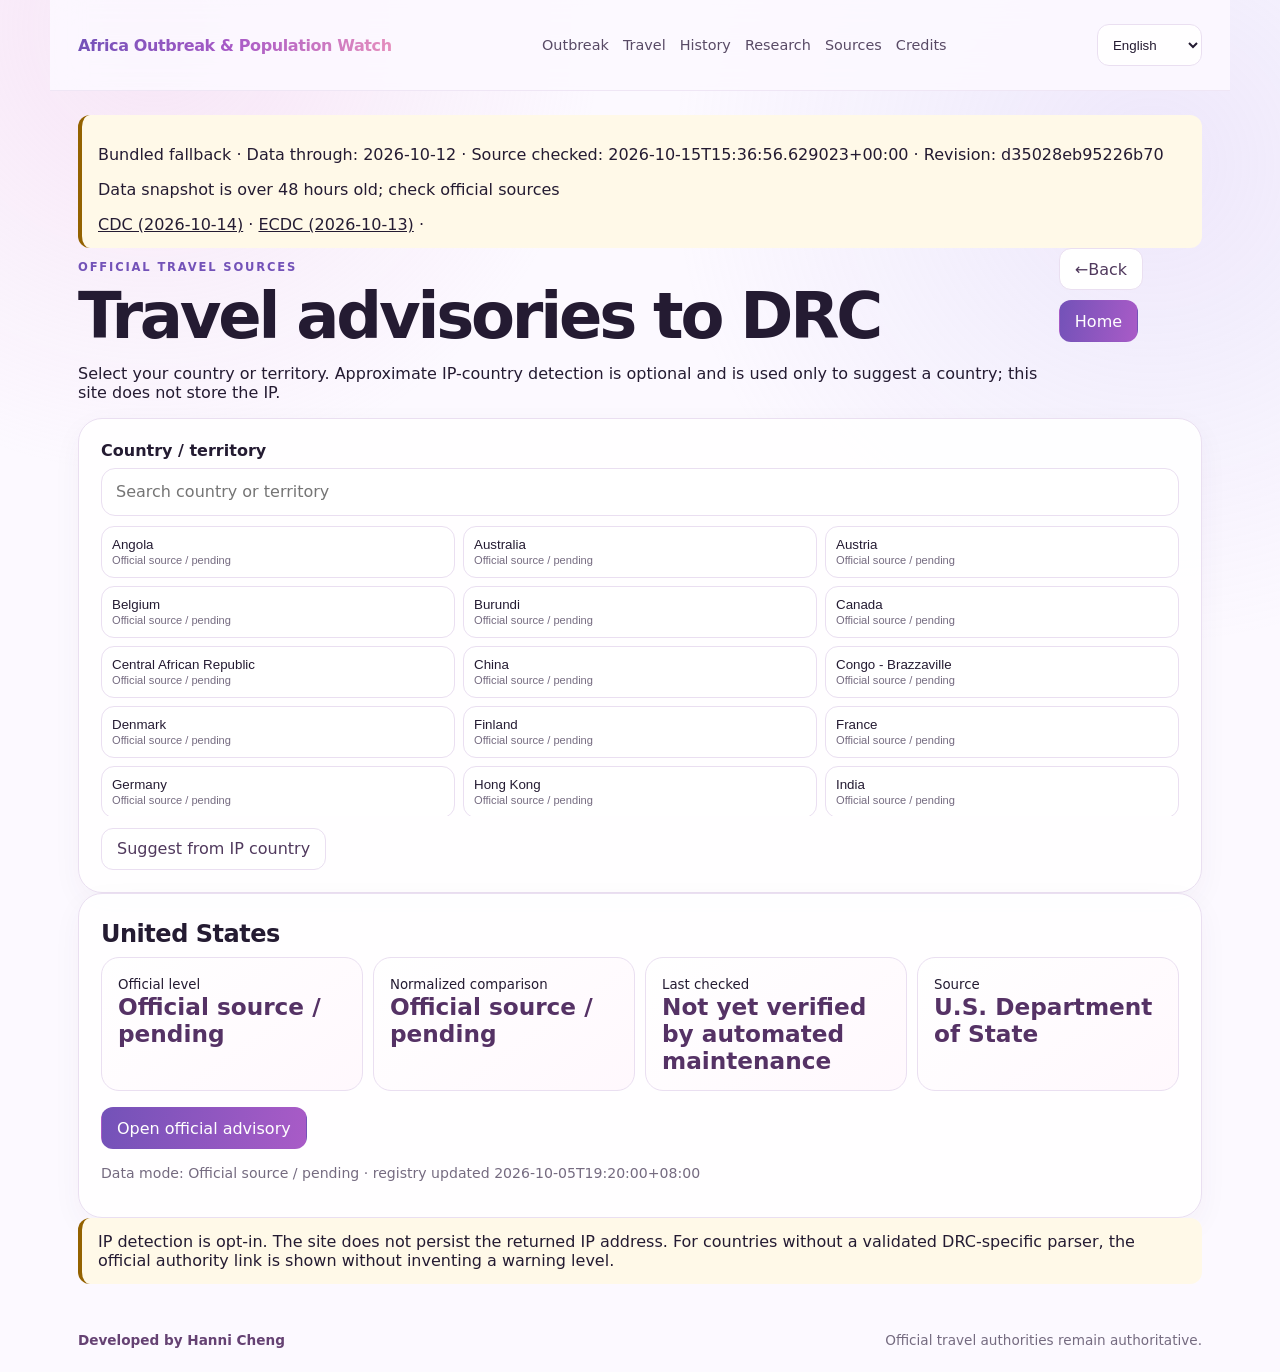
==== commit fb709e83: "feat: validate official sources and maintain live Sites data with safe fallback" ====
--- a/pages/advisories.html
+++ b/pages/advisories.html
@@ -1 +1 @@
-<!doctype html><html lang="en"><head><meta charset="utf-8"><meta name="viewport" content="width=device-width,initial-scale=1"><meta name="referrer" content="no-referrer"><title>Travel Advisories · Africa Outbreak & Population Watch</title><link rel="stylesheet" href="../assets/style.css"></head><body><header class="sitebar"><a class="brand" href="../index.html">Africa Outbreak & Population Watch</a><nav><a href="outbreak.html">Outbreak</a><a href="advisories.html">Travel</a><a href="history.html">History</a><a href="research.html">Research</a><a href="provenance.html">Sources</a><a href="credits.html">Credits</a></nav><select id="lang" aria-label="Language"></select></header><main><div class="pagehead"><div><p class="eyebrow" data-i18n="travel_eyebrow">OFFICIAL TRAVEL SOURCES</p><h1 data-i18n="travel_title">Travel advisories to DRC</h1><p data-i18n="travel_intro">Select your country or territory. Approximate IP-country detection is optional and is used only to suggest a country; this site does not store the IP.</p></div><div class="backrow"><button class="btn" id="backBtn">← <span data-i18n="back">Back</span></button><a class="btn primary" href="../index.html" data-i18n="home">Home</a></div></div><section class="panel"><label for="countrySearch"><b data-i18n="country">Country / territory</b></label><input id="countrySearch" class="searchbox" data-i18n-placeholder="search_country" placeholder="Search country or territory" autocomplete="off"><div id="countryList" class="countrylist"></div><button class="btn" id="detect"><span data-i18n="detect">Suggest from IP country</span></button></section><section id="result" class="panel"><h2 id="rCountry">—</h2><div class="statgrid"><div class="stat"><small data-i18n="official_level">Official level</small><strong id="rLevel">—</strong></div><div class="stat"><small data-i18n="normalized">Normalized comparison</small><strong id="rNorm">—</strong></div><div class="stat"><small data-i18n="last_checked">Last checked</small><strong id="rChecked">—</strong></div><div class="stat"><small data-i18n="source">Source</small><strong id="rSource">—</strong></div></div><p><a id="official" class="btn primary" href="#" target="_blank" rel="noopener noreferrer" data-i18n="open_official">Open official advisory</a></p><p id="mode" class="muted"></p></section><div class="notice" data-i18n="travel_notice">IP detection is opt-in. The site does not persist the returned IP address. For countries without a validated DRC-specific parser, the official authority link is shown without inventing a warning level.</div></main><footer><strong data-i18n="developed_by">Developed by Hanni Cheng</strong><span data-i18n="travel_footer">Official travel authorities remain authoritative.</span></footer><script src="../assets/i18n.js"></script><script src="../assets/advisories.js"></script></body></html>+<!doctype html><html lang="en"><head><meta charset="utf-8"><meta name="viewport" content="width=device-width,initial-scale=1"><meta name="referrer" content="no-referrer"><title>Travel Advisories · Africa Outbreak & Population Watch</title><link rel="stylesheet" href="../assets/style.css"></head><body><header class="sitebar"><a class="brand" href="../index.html">Africa Outbreak & Population Watch</a><nav><a href="outbreak.html">Outbreak</a><a href="advisories.html">Travel</a><a href="history.html">History</a><a href="research.html">Research</a><a href="provenance.html">Sources</a><a href="credits.html">Credits</a></nav><select id="lang" aria-label="Language"></select></header><main><div class="pagehead"><div><p class="eyebrow" data-i18n="travel_eyebrow">OFFICIAL TRAVEL SOURCES</p><h1 data-i18n="travel_title">Travel advisories to DRC</h1><p data-i18n="travel_intro">Select your country or territory. Approximate IP-country detection is optional and is used only to suggest a country; this site does not store the IP.</p></div><div class="backrow"><button class="btn" id="backBtn">← <span data-i18n="back">Back</span></button><a class="btn primary" href="../index.html" data-i18n="home">Home</a></div></div><section class="panel"><label for="countrySearch"><b data-i18n="country">Country / territory</b></label><input id="countrySearch" class="searchbox" data-i18n-placeholder="search_country" placeholder="Search country or territory" autocomplete="off"><div id="countryList" class="countrylist"></div><button class="btn" id="detect"><span data-i18n="detect">Suggest from IP country</span></button></section><section id="result" class="panel"><h2 id="rCountry">—</h2><div class="statgrid"><div class="stat"><small data-i18n="official_level">Official level</small><strong id="rLevel">—</strong></div><div class="stat"><small data-i18n="normalized">Normalized comparison</small><strong id="rNorm">—</strong></div><div class="stat"><small data-i18n="last_checked">Last checked</small><strong id="rChecked">—</strong></div><div class="stat"><small data-i18n="source">Source</small><strong id="rSource">—</strong></div></div><p><a id="official" class="btn primary" href="#" target="_blank" rel="noopener noreferrer" data-i18n="open_official">Open official advisory</a></p><p id="mode" class="muted"></p></section><div class="notice" data-i18n="travel_notice">IP detection is opt-in. The site does not persist the returned IP address. For countries without a validated DRC-specific parser, the official authority link is shown without inventing a warning level.</div></main><footer><strong data-i18n="developed_by">Developed by Hanni Cheng</strong><span data-i18n="travel_footer">Official travel authorities remain authoritative.</span></footer><script src="../assets/i18n.js"></script><script src="../assets/data-client.js"></script><script src="../assets/advisories.js"></script></body></html>
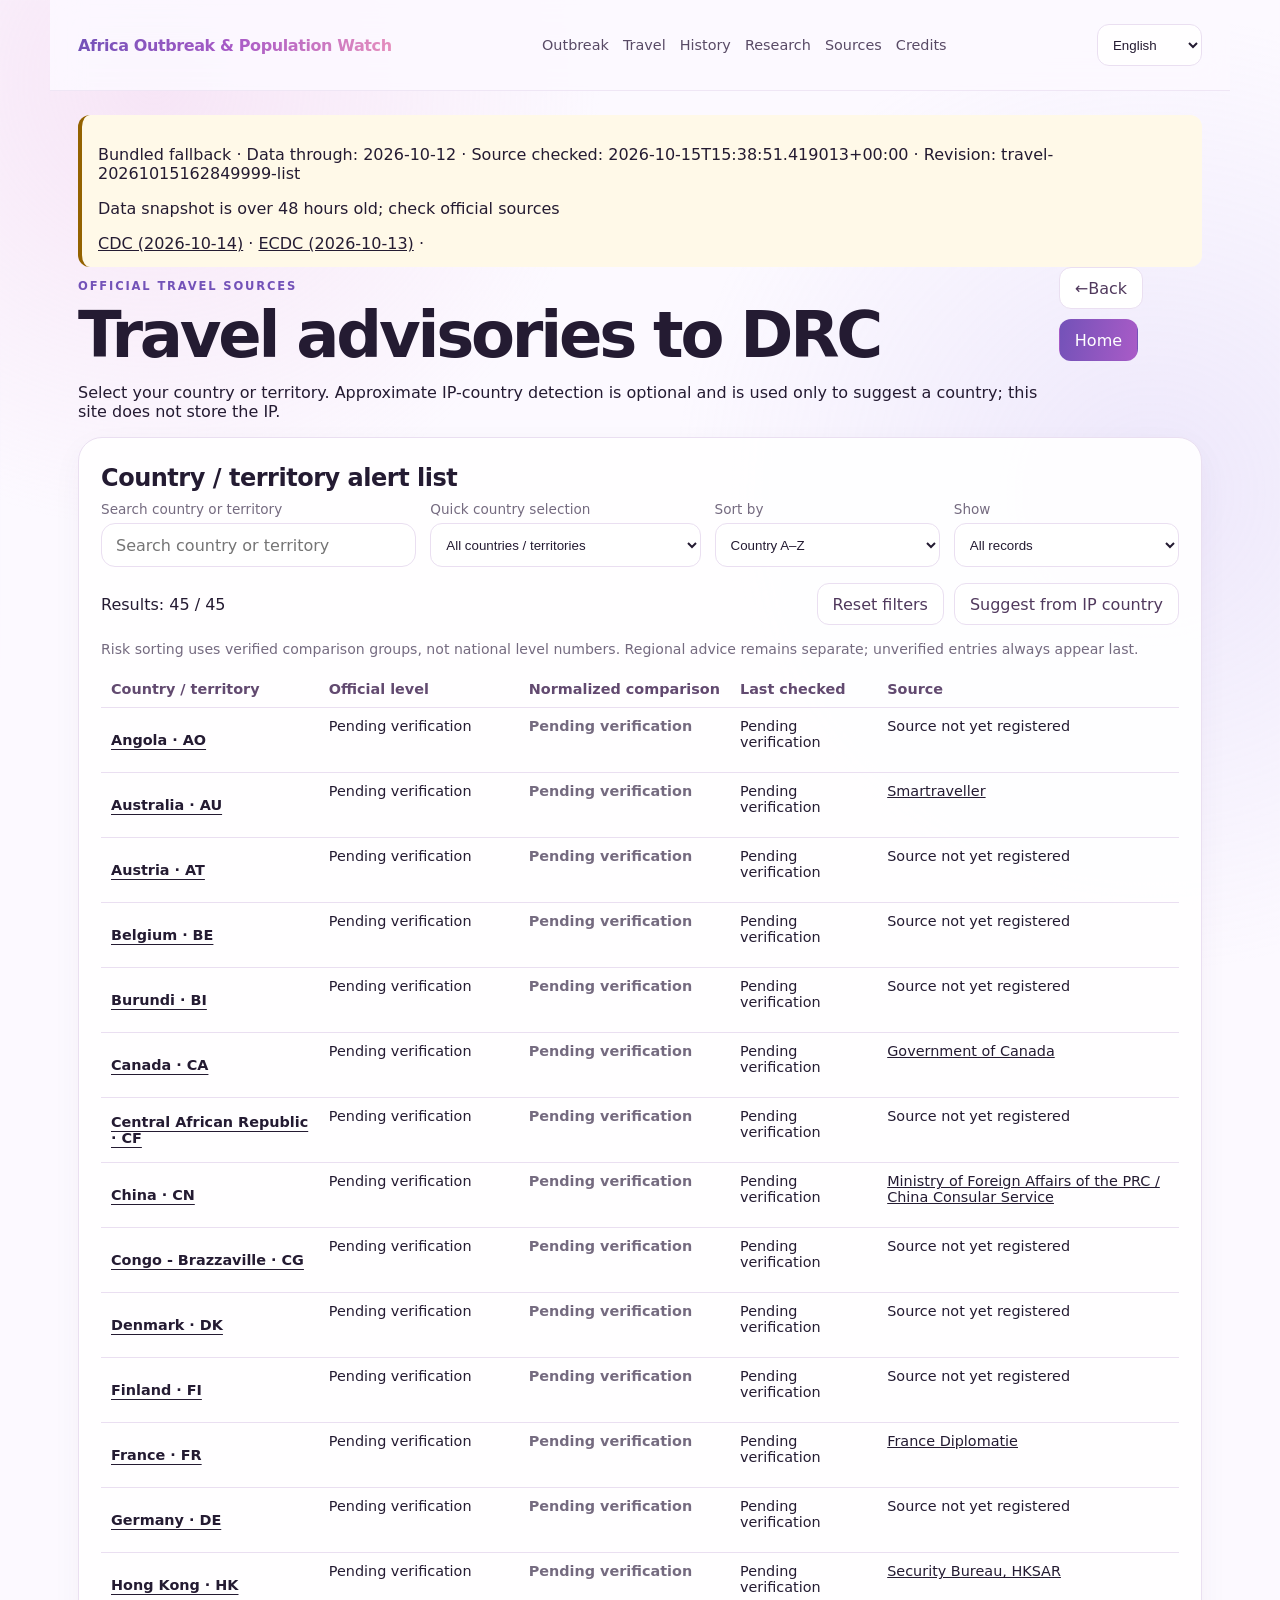
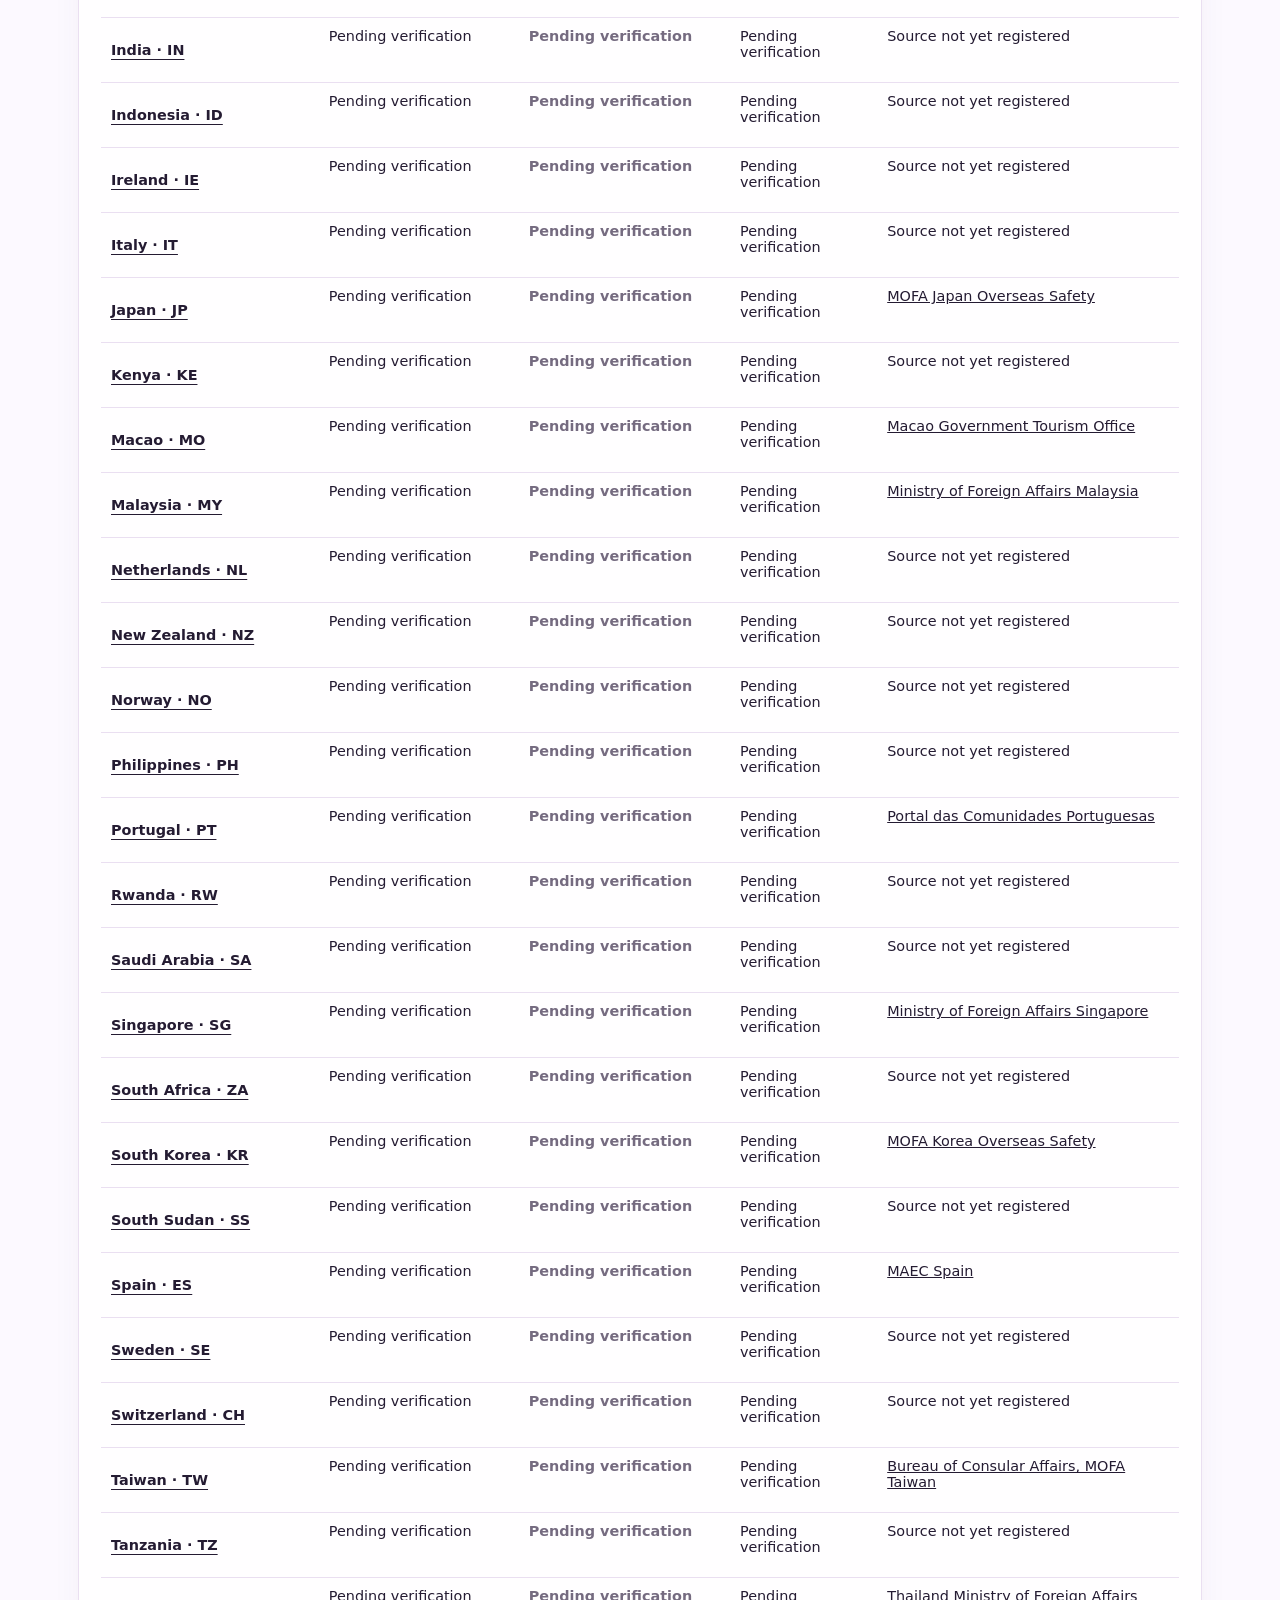
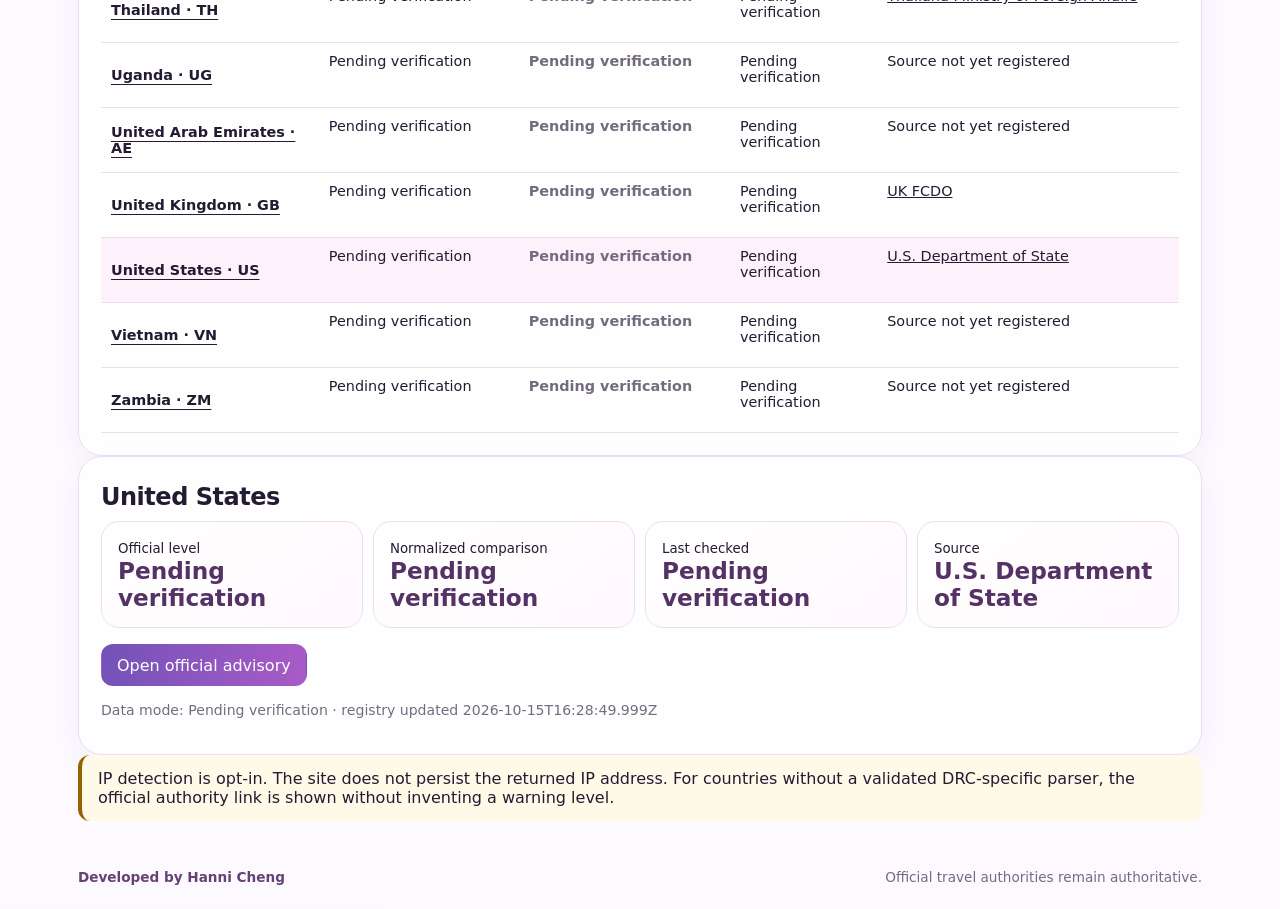
==== commit 40473940: "feat: list DRC travel warnings with country selection, filters and safe risk sorting" ====
--- a/pages/advisories.html
+++ b/pages/advisories.html
@@ -1 +1 @@
-<!doctype html><html lang="en"><head><meta charset="utf-8"><meta name="viewport" content="width=device-width,initial-scale=1"><meta name="referrer" content="no-referrer"><title>Travel Advisories · Africa Outbreak & Population Watch</title><link rel="stylesheet" href="../assets/style.css"></head><body><header class="sitebar"><a class="brand" href="../index.html">Africa Outbreak & Population Watch</a><nav><a href="outbreak.html">Outbreak</a><a href="advisories.html">Travel</a><a href="history.html">History</a><a href="research.html">Research</a><a href="provenance.html">Sources</a><a href="credits.html">Credits</a></nav><select id="lang" aria-label="Language"></select></header><main><div class="pagehead"><div><p class="eyebrow" data-i18n="travel_eyebrow">OFFICIAL TRAVEL SOURCES</p><h1 data-i18n="travel_title">Travel advisories to DRC</h1><p data-i18n="travel_intro">Select your country or territory. Approximate IP-country detection is optional and is used only to suggest a country; this site does not store the IP.</p></div><div class="backrow"><button class="btn" id="backBtn">← <span data-i18n="back">Back</span></button><a class="btn primary" href="../index.html" data-i18n="home">Home</a></div></div><section class="panel"><label for="countrySearch"><b data-i18n="country">Country / territory</b></label><input id="countrySearch" class="searchbox" data-i18n-placeholder="search_country" placeholder="Search country or territory" autocomplete="off"><div id="countryList" class="countrylist"></div><button class="btn" id="detect"><span data-i18n="detect">Suggest from IP country</span></button></section><section id="result" class="panel"><h2 id="rCountry">—</h2><div class="statgrid"><div class="stat"><small data-i18n="official_level">Official level</small><strong id="rLevel">—</strong></div><div class="stat"><small data-i18n="normalized">Normalized comparison</small><strong id="rNorm">—</strong></div><div class="stat"><small data-i18n="last_checked">Last checked</small><strong id="rChecked">—</strong></div><div class="stat"><small data-i18n="source">Source</small><strong id="rSource">—</strong></div></div><p><a id="official" class="btn primary" href="#" target="_blank" rel="noopener noreferrer" data-i18n="open_official">Open official advisory</a></p><p id="mode" class="muted"></p></section><div class="notice" data-i18n="travel_notice">IP detection is opt-in. The site does not persist the returned IP address. For countries without a validated DRC-specific parser, the official authority link is shown without inventing a warning level.</div></main><footer><strong data-i18n="developed_by">Developed by Hanni Cheng</strong><span data-i18n="travel_footer">Official travel authorities remain authoritative.</span></footer><script src="../assets/i18n.js"></script><script src="../assets/data-client.js"></script><script src="../assets/advisories.js"></script></body></html>+<!doctype html><html lang="en"><head><meta charset="utf-8"><meta name="viewport" content="width=device-width,initial-scale=1"><meta name="referrer" content="no-referrer"><title>Travel Advisories · Africa Outbreak & Population Watch</title><link rel="stylesheet" href="../assets/style.css"></head><body><header class="sitebar"><a class="brand" href="../index.html">Africa Outbreak & Population Watch</a><nav><a href="outbreak.html">Outbreak</a><a href="advisories.html">Travel</a><a href="history.html">History</a><a href="research.html">Research</a><a href="provenance.html">Sources</a><a href="credits.html">Credits</a></nav><select id="lang" aria-label="Language"></select></header><main><div class="pagehead"><div><p class="eyebrow" data-i18n="travel_eyebrow">OFFICIAL TRAVEL SOURCES</p><h1 data-i18n="travel_title">Travel advisories to DRC</h1><p data-i18n="travel_intro">Select your country or territory. Approximate IP-country detection is optional and is used only to suggest a country; this site does not store the IP.</p></div><div class="backrow"><button class="btn" id="backBtn">← <span data-i18n="back">Back</span></button><a class="btn primary" href="../index.html" data-i18n="home">Home</a></div></div><section class="panel advisory-directory" aria-labelledby="advisoryListTitle"><h2 id="advisoryListTitle" data-i18n="list_title">Country / territory alert list</h2><div class="advisory-controls"><label for="countrySearch"><span data-i18n="search_country">Search country or territory</span><input id="countrySearch" class="searchbox" data-i18n-placeholder="search_country" placeholder="Search country or territory" autocomplete="off"></label><label for="quickCountry"><span data-i18n="quick_country">Quick country selection</span><select id="quickCountry"></select></label><label for="advisorySort"><span data-i18n="sort_by">Sort by</span><select id="advisorySort"><option value="name" data-i18n="sort_name">Country A–Z</option><option value="name-desc" data-i18n="sort_name_desc">Country Z–A</option><option value="risk-high" data-i18n="sort_risk_high">Risk: high to low</option><option value="risk-low" data-i18n="sort_risk_low">Risk: low to high</option><option value="checked" data-i18n="sort_checked">Most recently verified</option></select></label><label for="advisoryStatus"><span data-i18n="filter_status">Show</span><select id="advisoryStatus"><option value="all" data-i18n="filter_all">All records</option><option value="verified" data-i18n="filter_verified">Verified alerts</option><option value="sources" data-i18n="filter_sources">With official source</option></select></label></div><div class="advisory-actions"><p id="advisoryCount" aria-live="polite"></p><button class="btn" id="resetFilters" data-i18n="reset_filters">Reset filters</button><button class="btn" id="detect"><span data-i18n="detect">Suggest from IP country</span></button></div><p class="muted" data-i18n="risk_note">Risk sorting uses verified comparison groups, not national level numbers. Regional advice remains separate; unverified entries always appear last.</p><div class="tablewrap"><table class="table advisory-table"><thead><tr><th data-i18n="country" scope="col">Country / territory</th><th data-i18n="official_level" scope="col">Official level</th><th data-i18n="normalized" scope="col">Normalized comparison</th><th data-i18n="last_checked" scope="col">Last checked</th><th data-i18n="source" scope="col">Source</th></tr></thead><tbody id="countryList"></tbody></table></div><p id="advisoryEmpty" class="notice" data-i18n="no_results" hidden>No matching countries.</p></section><section id="result" class="panel"><h2 id="rCountry">—</h2><div class="statgrid"><div class="stat"><small data-i18n="official_level">Official level</small><strong id="rLevel">—</strong></div><div class="stat"><small data-i18n="normalized">Normalized comparison</small><strong id="rNorm">—</strong></div><div class="stat"><small data-i18n="last_checked">Last checked</small><strong id="rChecked">—</strong></div><div class="stat"><small data-i18n="source">Source</small><strong id="rSource">—</strong></div></div><p><a id="official" class="btn primary" href="#" target="_blank" rel="noopener noreferrer" data-i18n="open_official">Open official advisory</a></p><p id="mode" class="muted"></p></section><div class="notice" data-i18n="travel_notice">IP detection is opt-in. The site does not persist the returned IP address. For countries without a validated DRC-specific parser, the official authority link is shown without inventing a warning level.</div></main><footer><strong data-i18n="developed_by">Developed by Hanni Cheng</strong><span data-i18n="travel_footer">Official travel authorities remain authoritative.</span></footer><script src="../assets/i18n.js"></script><script src="../assets/data-client.js"></script><script src="../assets/advisory-labels.js"></script><script src="../assets/advisories.js"></script></body></html>
--- a/assets/style.css
+++ b/assets/style.css
@@ -1,2 +1,3 @@
 :root{font-family:Inter,"Noto Sans TC","Noto Sans SC",system-ui,-apple-system,sans-serif;color:#241b32;background:#fcf9ff;--ink:#241b32;--muted:#756b80;--line:#eadff1;--dark:#2c173d;--card:rgba(255,255,255,.92);--pipi:#a95bc7;--pipi2:#e58ebd;--pipi3:#7352b8;--pearl:#fff4fb;--risk-red:#b42318;--risk-orange:#b54708;--risk-yellow:#946200;--risk-green:#157f61}*{box-sizing:border-box}body{margin:0;background:radial-gradient(circle at 12% 2%,rgba(236,190,229,.34),transparent 28rem),radial-gradient(circle at 90% 12%,rgba(190,176,238,.24),transparent 30rem),#fcf9ff}a{color:inherit}.sitebar,main,footer{max-width:1180px;margin:auto;padding:24px 28px}.sitebar{display:flex;gap:18px;align-items:center;justify-content:space-between;position:sticky;top:0;background:rgba(252,249,255,.88);backdrop-filter:blur(16px);z-index:5;border-bottom:1px solid rgba(234,223,241,.72)}.brand{font-weight:850;text-decoration:none;letter-spacing:-.025em;background:linear-gradient(90deg,var(--pipi3),var(--pipi),var(--pipi2));-webkit-background-clip:text;color:transparent}.sitebar nav{display:flex;gap:14px;flex-wrap:wrap}.sitebar nav a{text-decoration:none;font-size:.9rem;color:#594b66}.sitebar nav a:hover{color:var(--pipi3)}.sitebar select,select{min-height:42px;border:1px solid var(--line);border-radius:12px;background:rgba(255,255,255,.9);padding:0 11px;color:var(--ink)}h1{font-size:clamp(2rem,5vw,4rem);line-height:.98;margin:.3rem 0 1rem;letter-spacing:-.05em}h2,h3{margin:.25rem 0 .6rem;letter-spacing:-.02em}.eyebrow{font-size:.72rem;font-weight:850;letter-spacing:.16em;color:var(--pipi3)}.hero{position:relative;overflow:hidden;background:linear-gradient(125deg,#2d183f 0%,#56306c 48%,#9b4f91 100%);color:#fff;border-radius:30px;padding:32px;border:1px solid rgba(255,255,255,.3);box-shadow:0 20px 60px rgba(91,46,111,.14)}.hero:after{content:"";position:absolute;width:260px;height:260px;border-radius:50%;right:-70px;top:-110px;background:radial-gradient(circle at 35% 35%,rgba(255,255,255,.68),rgba(242,173,221,.16) 38%,transparent 70%);pointer-events:none}.hero .eyebrow{color:#f6d9f0}.kpis{display:grid;grid-template-columns:repeat(3,1fr);gap:12px;margin-top:26px;position:relative;z-index:1}.kpis article{background:rgba(255,255,255,.11);border:1px solid rgba(255,255,255,.18);backdrop-filter:blur(10px);padding:18px;border-radius:20px}.kpis small,.kpis span{display:block;color:#eadff1}.kpis strong{font-size:2rem;display:block}.cards,.grid2{display:grid;grid-template-columns:repeat(2,minmax(0,1fr));gap:16px;margin-top:16px}.feature,.panel{background:var(--card);border:1px solid var(--line);border-radius:24px;padding:22px;text-decoration:none;box-shadow:0 10px 30px rgba(80,45,100,.045)}.feature{transition:transform .18s ease,border-color .18s ease,box-shadow .18s ease}.feature:hover{border-color:#d9b6e6;transform:translateY(-2px);box-shadow:0 16px 34px rgba(101,54,120,.09)}.feature h2{color:#543166}.muted,.note{color:var(--muted);font-size:.88rem}.pagehead{display:flex;justify-content:space-between;align-items:flex-start;gap:18px}.backrow{display:flex;gap:10px;flex-wrap:wrap}.btn{display:inline-flex;align-items:center;min-height:42px;padding:0 15px;border-radius:12px;border:1px solid var(--line);background:#fff;text-decoration:none;font:inherit;color:#50395d}.btn.primary{border-color:transparent;background:linear-gradient(100deg,var(--pipi3),var(--pipi));color:#fff}.grid{display:grid;grid-template-columns:2fr 1fr;gap:16px;margin-top:16px}.wide{grid-row:span 2}.bars{display:flex;align-items:end;gap:8px;height:330px;padding-top:35px;overflow-x:auto}.bw{min-width:48px;flex:1;text-align:center}.bar{background:linear-gradient(180deg,var(--pipi2),var(--pipi3));border-radius:9px 9px 3px 3px;min-height:3px;position:relative}.bar span{position:absolute;top:-20px;left:50%;transform:translateX(-50%);font-size:.68rem;color:#4e3b59}.bw small{display:block;margin-top:7px;color:var(--muted)}.adv,.source,.row{padding:11px 0;border-bottom:1px solid #f0e8f4}.statgrid{display:grid;grid-template-columns:repeat(4,1fr);gap:10px}.stat{background:linear-gradient(145deg,#fff,#fff8fd);border:1px solid var(--line);border-radius:18px;padding:16px}.stat strong{display:block;font-size:1.45rem;color:#553265}.tablewrap{overflow-x:auto}.table{width:100%;border-collapse:collapse}.table th,.table td{padding:10px;border-bottom:1px solid var(--line);text-align:left;font-size:.9rem;vertical-align:top}.table th{color:#624a70}.timeline{border-left:3px solid #dfc9e8;margin-left:8px;padding-left:22px}.milestone{position:relative;margin:0 0 24px}.milestone:before{content:"";position:absolute;width:13px;height:13px;border-radius:50%;background:linear-gradient(135deg,var(--pipi2),var(--pipi3));left:-30px;top:5px;box-shadow:0 0 0 4px #f7edf9}.linklist a{display:block;padding:9px 0;color:#7450b3}.notice{border-left:4px solid var(--risk-yellow);background:#fff9e8;padding:14px 16px;border-radius:12px}.privacy{margin-top:16px}code{background:#f5eef8;padding:2px 5px;border-radius:5px}footer{display:flex;justify-content:space-between;gap:16px;color:#756b80;font-size:.85rem}footer strong{color:#654273}@media(max-width:800px){.sitebar{position:static;align-items:flex-start;flex-direction:column}.grid,.cards,.grid2,.kpis,.statgrid{grid-template-columns:1fr}.wide{grid-row:auto}.pagehead{flex-direction:column}footer{flex-direction:column}}
 .searchbox{width:100%;min-height:48px;margin:8px 0 10px;border:1px solid var(--line);border-radius:14px;padding:0 14px;font:inherit;background:#fff}.countrylist{display:grid;grid-template-columns:repeat(3,minmax(0,1fr));gap:8px;max-height:290px;overflow:auto;margin:0 0 12px}.countryitem{min-height:52px;text-align:left;border:1px solid var(--line);border-radius:13px;background:#fff;padding:8px 10px;color:var(--ink)}.countryitem span,.countryitem small{display:block}.countryitem small{color:var(--muted);margin-top:2px}.countryitem.active{border-color:var(--pipi);background:#fff6fc}.chartcontrols{display:grid;grid-template-columns:2fr 1fr 1fr auto;gap:10px;align-items:end;margin-bottom:18px}.chartcontrols label span{display:block;font-size:.8rem;color:var(--muted);margin-bottom:5px}.chartcontrols select{width:100%}.mobilechart{display:grid;gap:9px}.chartrow{display:grid;grid-template-columns:minmax(72px,.7fr) 2fr minmax(65px,.6fr);grid-template-areas:"label track value" "sub sub sub";align-items:center;gap:10px;width:100%;border:0;background:transparent;padding:7px 0;text-align:left;color:var(--ink)}.chartlabel{grid-area:label;font-weight:700}.track{grid-area:track;height:18px;border-radius:999px;background:#f0e8f4;overflow:hidden}.fill{display:block;height:100%;border-radius:999px;background:linear-gradient(90deg,var(--pipi3),var(--pipi2))}.chartrow strong{grid-area:value;text-align:right}.chartrow small{grid-area:sub;color:var(--muted);padding-left:calc(0px)}@media(max-width:800px){.countrylist{grid-template-columns:1fr;max-height:250px}.chartcontrols{grid-template-columns:1fr 1fr}.chartcontrols label:first-child{grid-column:1/-1}.chartcontrols .btn{grid-column:1/-1;justify-content:center}.mobilechart{margin-top:12px}.chartrow{grid-template-columns:70px minmax(90px,1fr) 72px;gap:7px}.chartrow small{font-size:.72rem}.stat strong{overflow-wrap:anywhere}.sitebar nav{gap:10px}.sitebar nav a{font-size:.88rem}}
+.advisory-controls{display:grid;grid-template-columns:1.4fr 1.2fr 1fr 1fr;gap:14px;align-items:end}.advisory-controls label>span{display:block;font-size:.85rem;color:var(--muted);margin-bottom:6px}.advisory-controls input,.advisory-controls select{width:100%;min-width:0;margin:0;min-height:44px}.advisory-actions{display:flex;gap:10px;align-items:center;flex-wrap:wrap;margin:16px 0}.advisory-actions p{margin:0 auto 0 0}.advisory-table{width:100%;min-width:750px}.advisory-table th{white-space:nowrap}.advisory-table td{vertical-align:top;overflow-wrap:anywhere}.advisory-table th:first-child{min-width:145px}.advisory-level{min-width:200px;max-width:340px}.advisory-country{border:0;background:none;color:var(--ink);font:inherit;font-weight:700;text-align:left;cursor:pointer;padding:6px 0;text-decoration:underline;text-underline-offset:4px;min-height:44px}.advisory-selected{background:#fff1fb}.advisory-country:focus-visible{outline:3px solid var(--pipi);outline-offset:3px;border-radius:3px}.advisory-risk{font-weight:700;white-space:nowrap}.risk-4{color:#a01639}.risk-3{color:#9c4c09}.risk-2{color:#765b00}.risk-1{color:#176343}.risk-unknown{color:var(--muted)}#result:focus{outline:3px solid var(--pipi);outline-offset:4px}[hidden]{display:none!important}@media(max-width:950px){.advisory-controls{grid-template-columns:1fr 1fr}}@media(max-width:540px){.advisory-controls{grid-template-columns:1fr}.advisory-actions .btn{flex:1}.advisory-actions p{width:100%}.advisory-directory{padding:16px}.advisory-table td{font-size:.9rem}.advisory-directory .tablewrap{max-width:100%;overflow-x:auto}}
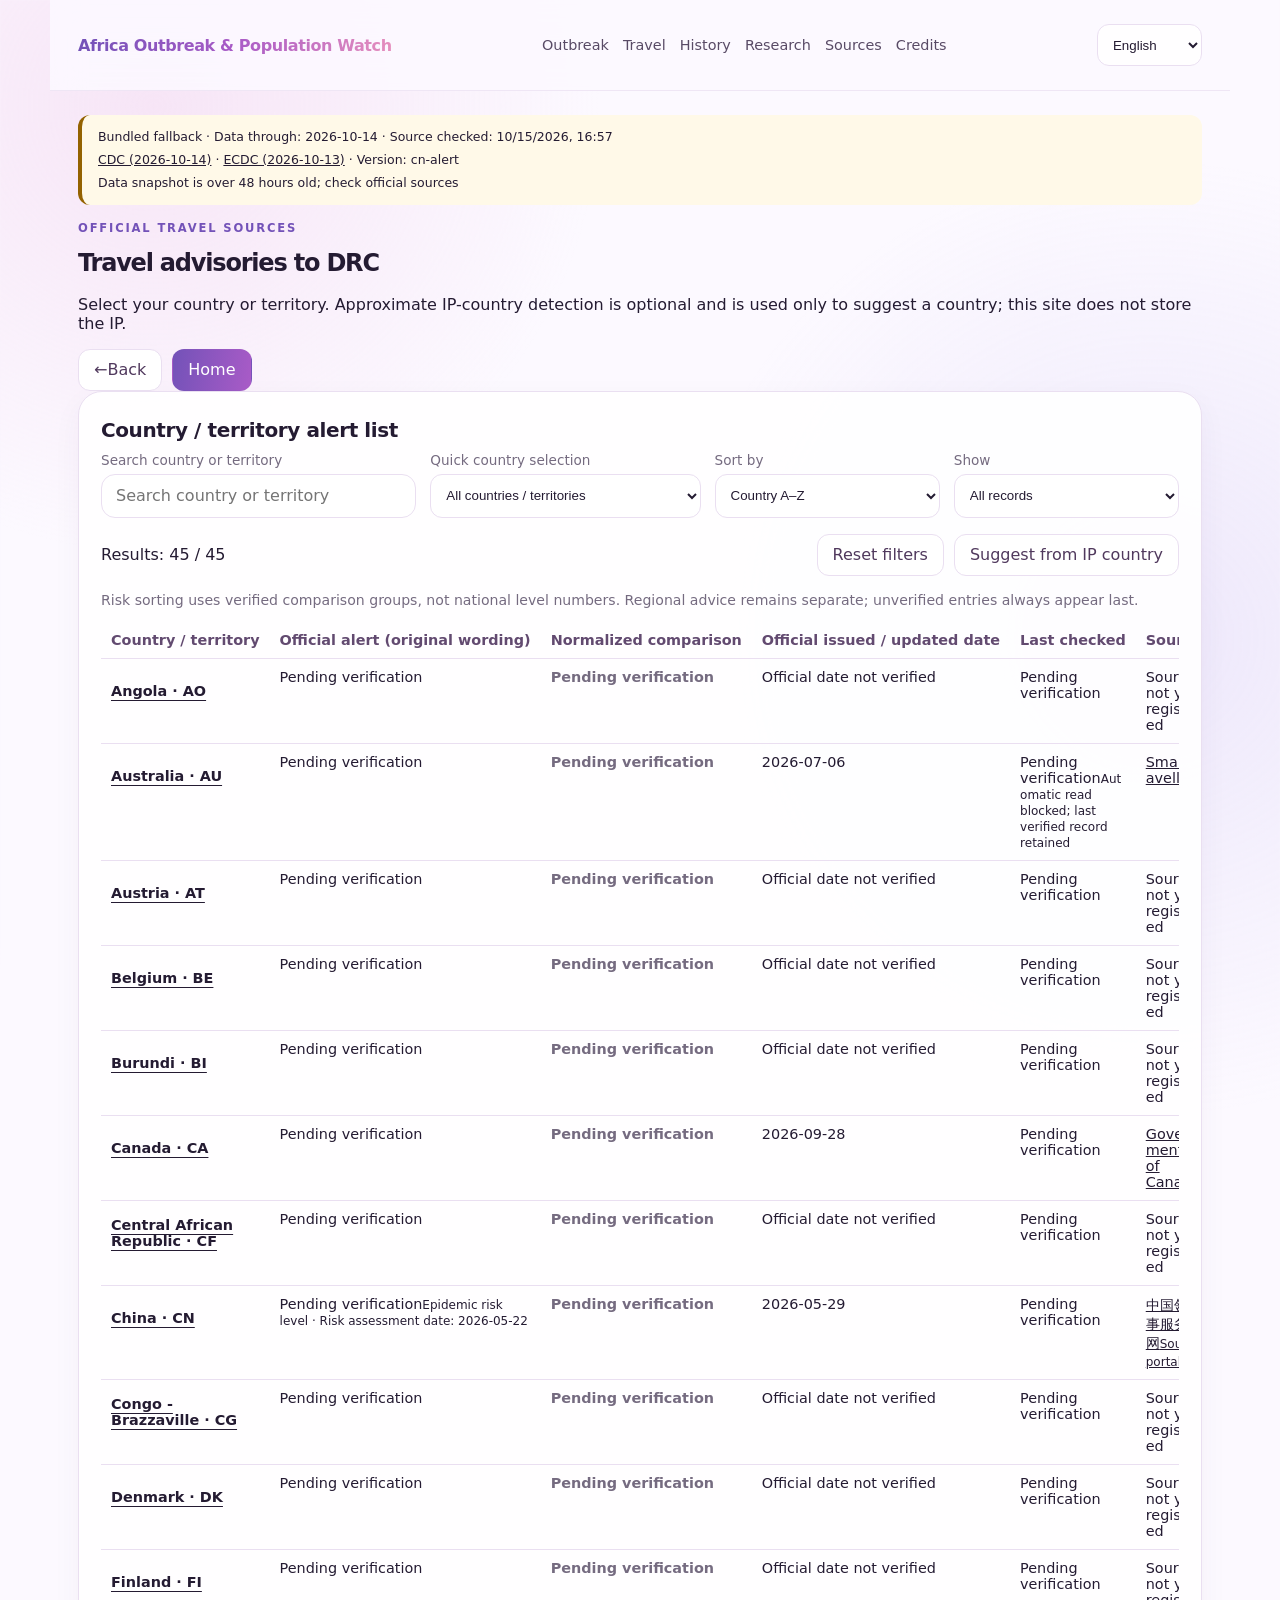
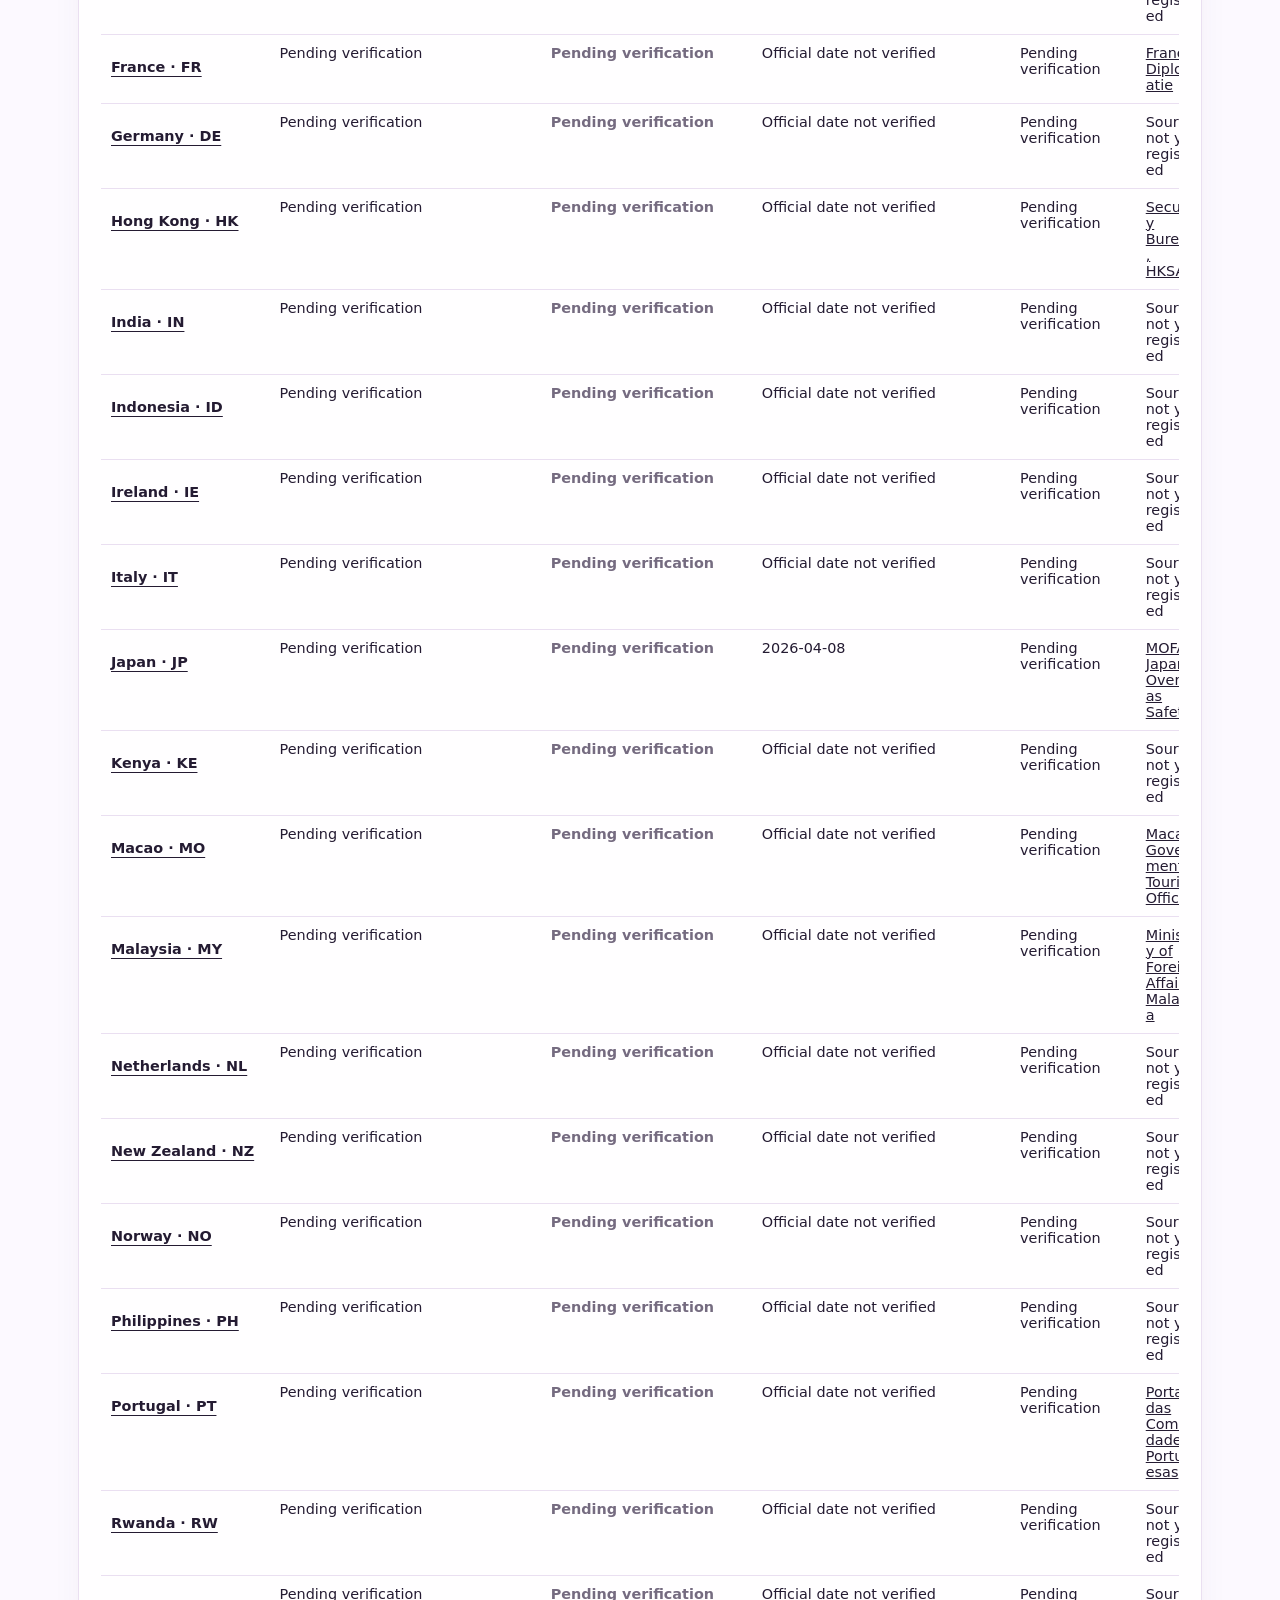
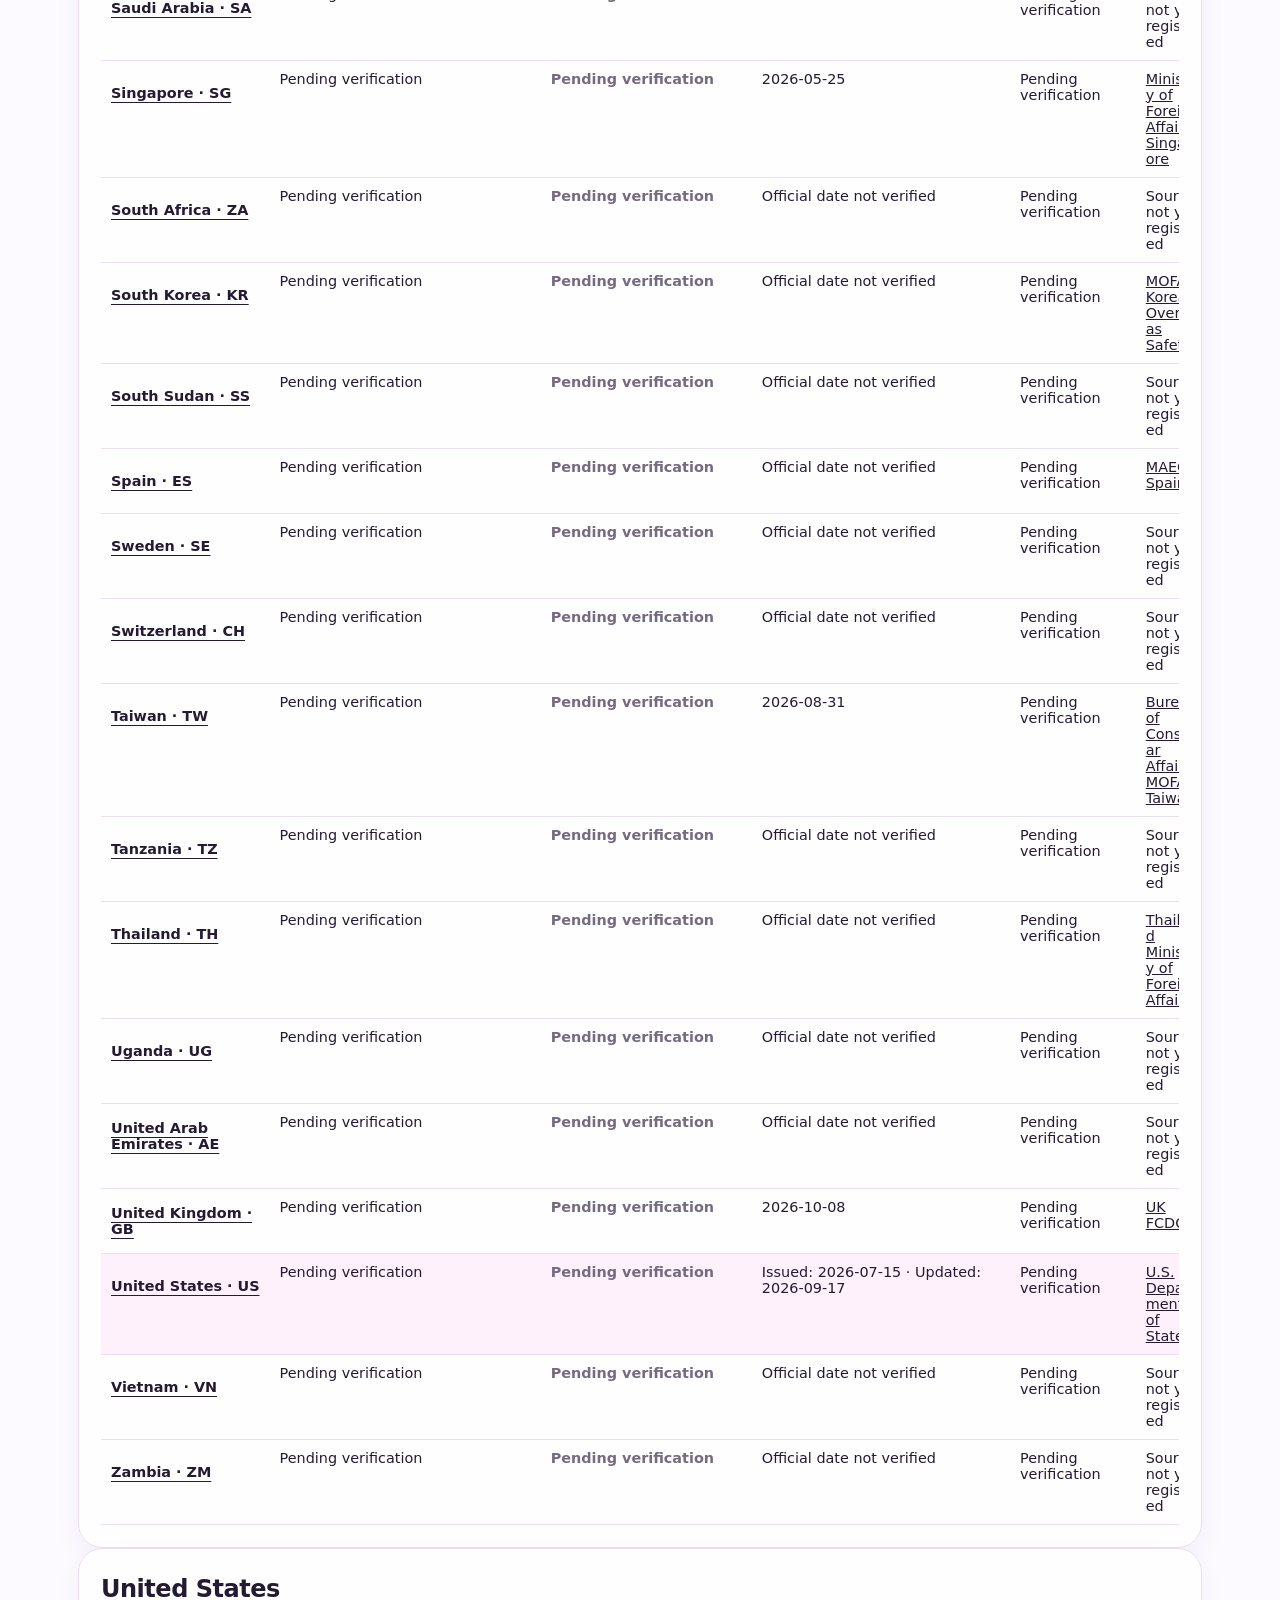
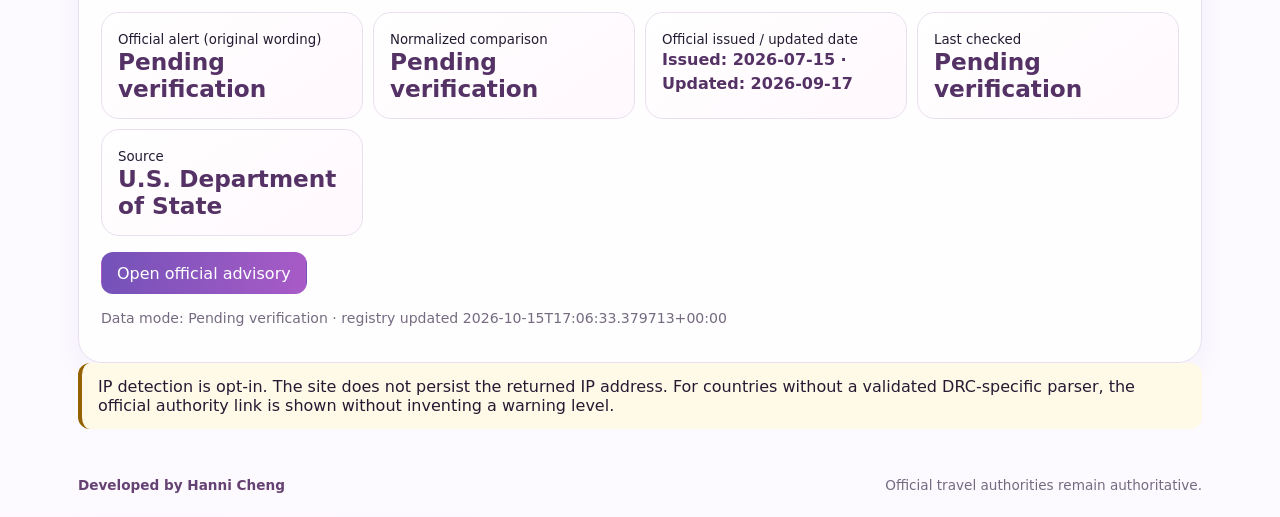
==== commit 1ba887d0: "fix: extract official alert levels and dates, add approved China epidemic-risk mapping" ====
--- a/pages/advisories.html
+++ b/pages/advisories.html
@@ -1 +1 @@
-<!doctype html><html lang="en"><head><meta charset="utf-8"><meta name="viewport" content="width=device-width,initial-scale=1"><meta name="referrer" content="no-referrer"><title>Travel Advisories · Africa Outbreak & Population Watch</title><link rel="stylesheet" href="../assets/style.css"></head><body><header class="sitebar"><a class="brand" href="../index.html">Africa Outbreak & Population Watch</a><nav><a href="outbreak.html">Outbreak</a><a href="advisories.html">Travel</a><a href="history.html">History</a><a href="research.html">Research</a><a href="provenance.html">Sources</a><a href="credits.html">Credits</a></nav><select id="lang" aria-label="Language"></select></header><main><div class="pagehead"><div><p class="eyebrow" data-i18n="travel_eyebrow">OFFICIAL TRAVEL SOURCES</p><h1 data-i18n="travel_title">Travel advisories to DRC</h1><p data-i18n="travel_intro">Select your country or territory. Approximate IP-country detection is optional and is used only to suggest a country; this site does not store the IP.</p></div><div class="backrow"><button class="btn" id="backBtn">← <span data-i18n="back">Back</span></button><a class="btn primary" href="../index.html" data-i18n="home">Home</a></div></div><section class="panel advisory-directory" aria-labelledby="advisoryListTitle"><h2 id="advisoryListTitle" data-i18n="list_title">Country / territory alert list</h2><div class="advisory-controls"><label for="countrySearch"><span data-i18n="search_country">Search country or territory</span><input id="countrySearch" class="searchbox" data-i18n-placeholder="search_country" placeholder="Search country or territory" autocomplete="off"></label><label for="quickCountry"><span data-i18n="quick_country">Quick country selection</span><select id="quickCountry"></select></label><label for="advisorySort"><span data-i18n="sort_by">Sort by</span><select id="advisorySort"><option value="name" data-i18n="sort_name">Country A–Z</option><option value="name-desc" data-i18n="sort_name_desc">Country Z–A</option><option value="risk-high" data-i18n="sort_risk_high">Risk: high to low</option><option value="risk-low" data-i18n="sort_risk_low">Risk: low to high</option><option value="checked" data-i18n="sort_checked">Most recently verified</option></select></label><label for="advisoryStatus"><span data-i18n="filter_status">Show</span><select id="advisoryStatus"><option value="all" data-i18n="filter_all">All records</option><option value="verified" data-i18n="filter_verified">Verified alerts</option><option value="sources" data-i18n="filter_sources">With official source</option></select></label></div><div class="advisory-actions"><p id="advisoryCount" aria-live="polite"></p><button class="btn" id="resetFilters" data-i18n="reset_filters">Reset filters</button><button class="btn" id="detect"><span data-i18n="detect">Suggest from IP country</span></button></div><p class="muted" data-i18n="risk_note">Risk sorting uses verified comparison groups, not national level numbers. Regional advice remains separate; unverified entries always appear last.</p><div class="tablewrap"><table class="table advisory-table"><thead><tr><th data-i18n="country" scope="col">Country / territory</th><th data-i18n="official_level" scope="col">Official level</th><th data-i18n="normalized" scope="col">Normalized comparison</th><th data-i18n="last_checked" scope="col">Last checked</th><th data-i18n="source" scope="col">Source</th></tr></thead><tbody id="countryList"></tbody></table></div><p id="advisoryEmpty" class="notice" data-i18n="no_results" hidden>No matching countries.</p></section><section id="result" class="panel"><h2 id="rCountry">—</h2><div class="statgrid"><div class="stat"><small data-i18n="official_level">Official level</small><strong id="rLevel">—</strong></div><div class="stat"><small data-i18n="normalized">Normalized comparison</small><strong id="rNorm">—</strong></div><div class="stat"><small data-i18n="last_checked">Last checked</small><strong id="rChecked">—</strong></div><div class="stat"><small data-i18n="source">Source</small><strong id="rSource">—</strong></div></div><p><a id="official" class="btn primary" href="#" target="_blank" rel="noopener noreferrer" data-i18n="open_official">Open official advisory</a></p><p id="mode" class="muted"></p></section><div class="notice" data-i18n="travel_notice">IP detection is opt-in. The site does not persist the returned IP address. For countries without a validated DRC-specific parser, the official authority link is shown without inventing a warning level.</div></main><footer><strong data-i18n="developed_by">Developed by Hanni Cheng</strong><span data-i18n="travel_footer">Official travel authorities remain authoritative.</span></footer><script src="../assets/i18n.js"></script><script src="../assets/data-client.js"></script><script src="../assets/advisory-labels.js"></script><script src="../assets/advisories.js"></script></body></html>+<!doctype html><html lang="en"><head><meta charset="utf-8"><meta name="viewport" content="width=device-width,initial-scale=1"><meta name="referrer" content="no-referrer"><title>Travel Advisories · Africa Outbreak & Population Watch</title><link rel="stylesheet" href="../assets/style.css"></head><body class="advisories-page"><header class="sitebar"><a class="brand" href="../index.html">Africa Outbreak & Population Watch</a><nav><a href="outbreak.html">Outbreak</a><a href="advisories.html">Travel</a><a href="history.html">History</a><a href="research.html">Research</a><a href="provenance.html">Sources</a><a href="credits.html">Credits</a></nav><select id="lang" aria-label="Language"></select></header><main><div class="pagehead"><div><p class="eyebrow" data-i18n="travel_eyebrow">OFFICIAL TRAVEL SOURCES</p><h1 data-i18n="travel_title">Travel advisories to DRC</h1><p data-i18n="travel_intro">Select your country or territory. Approximate IP-country detection is optional and is used only to suggest a country; this site does not store the IP.</p></div><div class="backrow"><button class="btn" id="backBtn">← <span data-i18n="back">Back</span></button><a class="btn primary" href="../index.html" data-i18n="home">Home</a></div></div><section class="panel advisory-directory" aria-labelledby="advisoryListTitle"><h2 id="advisoryListTitle" data-i18n="list_title">Country / territory alert list</h2><div class="advisory-controls"><label for="countrySearch"><span data-i18n="search_country">Search country or territory</span><input id="countrySearch" class="searchbox" data-i18n-placeholder="search_country" placeholder="Search country or territory" autocomplete="off"></label><label for="quickCountry"><span data-i18n="quick_country">Quick country selection</span><select id="quickCountry"></select></label><label for="advisorySort"><span data-i18n="sort_by">Sort by</span><select id="advisorySort"><option value="name" data-i18n="sort_name">Country A–Z</option><option value="name-desc" data-i18n="sort_name_desc">Country Z–A</option><option value="risk-high" data-i18n="sort_risk_high">Risk: high to low</option><option value="risk-low" data-i18n="sort_risk_low">Risk: low to high</option><option value="source-date" data-i18n="sort_source_dates">Official update: newest first</option><option value="checked" data-i18n="sort_checked">Most recently verified</option></select></label><label for="advisoryStatus"><span data-i18n="filter_status">Show</span><select id="advisoryStatus"><option value="all" data-i18n="filter_all">All records</option><option value="verified" data-i18n="filter_verified">Verified alerts</option><option value="sources" data-i18n="filter_sources">With official source</option></select></label></div><div class="advisory-actions"><p id="advisoryCount" aria-live="polite"></p><button class="btn" id="resetFilters" data-i18n="reset_filters">Reset filters</button><button class="btn" id="detect"><span data-i18n="detect">Suggest from IP country</span></button></div><p class="muted" data-i18n="risk_note">Risk sorting uses verified comparison groups, not national level numbers. Regional advice remains separate; unverified entries always appear last.</p><div class="tablewrap"><table class="table advisory-table"><thead><tr><th data-i18n="country" scope="col">Country / territory</th><th data-i18n="official_level" scope="col">Official level</th><th data-i18n="normalized" scope="col">Normalized comparison</th><th data-i18n="source_dates" scope="col">Official issued / updated date</th><th data-i18n="last_checked" scope="col">Last checked</th><th data-i18n="source" scope="col">Source</th></tr></thead><tbody id="countryList"></tbody></table></div><p id="advisoryEmpty" class="notice" data-i18n="no_results" hidden>No matching countries.</p></section><section id="result" class="panel"><h2 id="rCountry">—</h2><div class="statgrid"><div class="stat"><small data-i18n="official_level">Official level</small><strong id="rLevel">—</strong></div><div class="stat"><small data-i18n="normalized">Normalized comparison</small><strong id="rNorm">—</strong></div><div class="stat"><small data-i18n="source_dates">Official issued / updated date</small><strong id="rSourceDate">—</strong></div><div class="stat"><small data-i18n="last_checked">Last checked</small><strong id="rChecked">—</strong></div><div class="stat"><small data-i18n="source">Source</small><strong id="rSource">—</strong></div></div><p><a id="official" class="btn primary" href="#" target="_blank" rel="noopener noreferrer" data-i18n="open_official">Open official advisory</a></p><p id="mode" class="muted"></p></section><div class="notice" data-i18n="travel_notice">IP detection is opt-in. The site does not persist the returned IP address. For countries without a validated DRC-specific parser, the official authority link is shown without inventing a warning level.</div></main><footer><strong data-i18n="developed_by">Developed by Hanni Cheng</strong><span data-i18n="travel_footer">Official travel authorities remain authoritative.</span></footer><script src="../assets/i18n.js"></script><script src="../assets/data-client.js"></script><script src="../assets/advisory-labels.js"></script><script src="../assets/advisories.js"></script></body></html>
--- a/assets/style.css
+++ b/assets/style.css
@@ -1,3 +1,8 @@
 :root{font-family:Inter,"Noto Sans TC","Noto Sans SC",system-ui,-apple-system,sans-serif;color:#241b32;background:#fcf9ff;--ink:#241b32;--muted:#756b80;--line:#eadff1;--dark:#2c173d;--card:rgba(255,255,255,.92);--pipi:#a95bc7;--pipi2:#e58ebd;--pipi3:#7352b8;--pearl:#fff4fb;--risk-red:#b42318;--risk-orange:#b54708;--risk-yellow:#946200;--risk-green:#157f61}*{box-sizing:border-box}body{margin:0;background:radial-gradient(circle at 12% 2%,rgba(236,190,229,.34),transparent 28rem),radial-gradient(circle at 90% 12%,rgba(190,176,238,.24),transparent 30rem),#fcf9ff}a{color:inherit}.sitebar,main,footer{max-width:1180px;margin:auto;padding:24px 28px}.sitebar{display:flex;gap:18px;align-items:center;justify-content:space-between;position:sticky;top:0;background:rgba(252,249,255,.88);backdrop-filter:blur(16px);z-index:5;border-bottom:1px solid rgba(234,223,241,.72)}.brand{font-weight:850;text-decoration:none;letter-spacing:-.025em;background:linear-gradient(90deg,var(--pipi3),var(--pipi),var(--pipi2));-webkit-background-clip:text;color:transparent}.sitebar nav{display:flex;gap:14px;flex-wrap:wrap}.sitebar nav a{text-decoration:none;font-size:.9rem;color:#594b66}.sitebar nav a:hover{color:var(--pipi3)}.sitebar select,select{min-height:42px;border:1px solid var(--line);border-radius:12px;background:rgba(255,255,255,.9);padding:0 11px;color:var(--ink)}h1{font-size:clamp(2rem,5vw,4rem);line-height:.98;margin:.3rem 0 1rem;letter-spacing:-.05em}h2,h3{margin:.25rem 0 .6rem;letter-spacing:-.02em}.eyebrow{font-size:.72rem;font-weight:850;letter-spacing:.16em;color:var(--pipi3)}.hero{position:relative;overflow:hidden;background:linear-gradient(125deg,#2d183f 0%,#56306c 48%,#9b4f91 100%);color:#fff;border-radius:30px;padding:32px;border:1px solid rgba(255,255,255,.3);box-shadow:0 20px 60px rgba(91,46,111,.14)}.hero:after{content:"";position:absolute;width:260px;height:260px;border-radius:50%;right:-70px;top:-110px;background:radial-gradient(circle at 35% 35%,rgba(255,255,255,.68),rgba(242,173,221,.16) 38%,transparent 70%);pointer-events:none}.hero .eyebrow{color:#f6d9f0}.kpis{display:grid;grid-template-columns:repeat(3,1fr);gap:12px;margin-top:26px;position:relative;z-index:1}.kpis article{background:rgba(255,255,255,.11);border:1px solid rgba(255,255,255,.18);backdrop-filter:blur(10px);padding:18px;border-radius:20px}.kpis small,.kpis span{display:block;color:#eadff1}.kpis strong{font-size:2rem;display:block}.cards,.grid2{display:grid;grid-template-columns:repeat(2,minmax(0,1fr));gap:16px;margin-top:16px}.feature,.panel{background:var(--card);border:1px solid var(--line);border-radius:24px;padding:22px;text-decoration:none;box-shadow:0 10px 30px rgba(80,45,100,.045)}.feature{transition:transform .18s ease,border-color .18s ease,box-shadow .18s ease}.feature:hover{border-color:#d9b6e6;transform:translateY(-2px);box-shadow:0 16px 34px rgba(101,54,120,.09)}.feature h2{color:#543166}.muted,.note{color:var(--muted);font-size:.88rem}.pagehead{display:flex;justify-content:space-between;align-items:flex-start;gap:18px}.backrow{display:flex;gap:10px;flex-wrap:wrap}.btn{display:inline-flex;align-items:center;min-height:42px;padding:0 15px;border-radius:12px;border:1px solid var(--line);background:#fff;text-decoration:none;font:inherit;color:#50395d}.btn.primary{border-color:transparent;background:linear-gradient(100deg,var(--pipi3),var(--pipi));color:#fff}.grid{display:grid;grid-template-columns:2fr 1fr;gap:16px;margin-top:16px}.wide{grid-row:span 2}.bars{display:flex;align-items:end;gap:8px;height:330px;padding-top:35px;overflow-x:auto}.bw{min-width:48px;flex:1;text-align:center}.bar{background:linear-gradient(180deg,var(--pipi2),var(--pipi3));border-radius:9px 9px 3px 3px;min-height:3px;position:relative}.bar span{position:absolute;top:-20px;left:50%;transform:translateX(-50%);font-size:.68rem;color:#4e3b59}.bw small{display:block;margin-top:7px;color:var(--muted)}.adv,.source,.row{padding:11px 0;border-bottom:1px solid #f0e8f4}.statgrid{display:grid;grid-template-columns:repeat(4,1fr);gap:10px}.stat{background:linear-gradient(145deg,#fff,#fff8fd);border:1px solid var(--line);border-radius:18px;padding:16px}.stat strong{display:block;font-size:1.45rem;color:#553265}.tablewrap{overflow-x:auto}.table{width:100%;border-collapse:collapse}.table th,.table td{padding:10px;border-bottom:1px solid var(--line);text-align:left;font-size:.9rem;vertical-align:top}.table th{color:#624a70}.timeline{border-left:3px solid #dfc9e8;margin-left:8px;padding-left:22px}.milestone{position:relative;margin:0 0 24px}.milestone:before{content:"";position:absolute;width:13px;height:13px;border-radius:50%;background:linear-gradient(135deg,var(--pipi2),var(--pipi3));left:-30px;top:5px;box-shadow:0 0 0 4px #f7edf9}.linklist a{display:block;padding:9px 0;color:#7450b3}.notice{border-left:4px solid var(--risk-yellow);background:#fff9e8;padding:14px 16px;border-radius:12px}.privacy{margin-top:16px}code{background:#f5eef8;padding:2px 5px;border-radius:5px}footer{display:flex;justify-content:space-between;gap:16px;color:#756b80;font-size:.85rem}footer strong{color:#654273}@media(max-width:800px){.sitebar{position:static;align-items:flex-start;flex-direction:column}.grid,.cards,.grid2,.kpis,.statgrid{grid-template-columns:1fr}.wide{grid-row:auto}.pagehead{flex-direction:column}footer{flex-direction:column}}
 .searchbox{width:100%;min-height:48px;margin:8px 0 10px;border:1px solid var(--line);border-radius:14px;padding:0 14px;font:inherit;background:#fff}.countrylist{display:grid;grid-template-columns:repeat(3,minmax(0,1fr));gap:8px;max-height:290px;overflow:auto;margin:0 0 12px}.countryitem{min-height:52px;text-align:left;border:1px solid var(--line);border-radius:13px;background:#fff;padding:8px 10px;color:var(--ink)}.countryitem span,.countryitem small{display:block}.countryitem small{color:var(--muted);margin-top:2px}.countryitem.active{border-color:var(--pipi);background:#fff6fc}.chartcontrols{display:grid;grid-template-columns:2fr 1fr 1fr auto;gap:10px;align-items:end;margin-bottom:18px}.chartcontrols label span{display:block;font-size:.8rem;color:var(--muted);margin-bottom:5px}.chartcontrols select{width:100%}.mobilechart{display:grid;gap:9px}.chartrow{display:grid;grid-template-columns:minmax(72px,.7fr) 2fr minmax(65px,.6fr);grid-template-areas:"label track value" "sub sub sub";align-items:center;gap:10px;width:100%;border:0;background:transparent;padding:7px 0;text-align:left;color:var(--ink)}.chartlabel{grid-area:label;font-weight:700}.track{grid-area:track;height:18px;border-radius:999px;background:#f0e8f4;overflow:hidden}.fill{display:block;height:100%;border-radius:999px;background:linear-gradient(90deg,var(--pipi3),var(--pipi2))}.chartrow strong{grid-area:value;text-align:right}.chartrow small{grid-area:sub;color:var(--muted);padding-left:calc(0px)}@media(max-width:800px){.countrylist{grid-template-columns:1fr;max-height:250px}.chartcontrols{grid-template-columns:1fr 1fr}.chartcontrols label:first-child{grid-column:1/-1}.chartcontrols .btn{grid-column:1/-1;justify-content:center}.mobilechart{margin-top:12px}.chartrow{grid-template-columns:70px minmax(90px,1fr) 72px;gap:7px}.chartrow small{font-size:.72rem}.stat strong{overflow-wrap:anywhere}.sitebar nav{gap:10px}.sitebar nav a{font-size:.88rem}}
 .advisory-controls{display:grid;grid-template-columns:1.4fr 1.2fr 1fr 1fr;gap:14px;align-items:end}.advisory-controls label>span{display:block;font-size:.85rem;color:var(--muted);margin-bottom:6px}.advisory-controls input,.advisory-controls select{width:100%;min-width:0;margin:0;min-height:44px}.advisory-actions{display:flex;gap:10px;align-items:center;flex-wrap:wrap;margin:16px 0}.advisory-actions p{margin:0 auto 0 0}.advisory-table{width:100%;min-width:750px}.advisory-table th{white-space:nowrap}.advisory-table td{vertical-align:top;overflow-wrap:anywhere}.advisory-table th:first-child{min-width:145px}.advisory-level{min-width:200px;max-width:340px}.advisory-country{border:0;background:none;color:var(--ink);font:inherit;font-weight:700;text-align:left;cursor:pointer;padding:6px 0;text-decoration:underline;text-underline-offset:4px;min-height:44px}.advisory-selected{background:#fff1fb}.advisory-country:focus-visible{outline:3px solid var(--pipi);outline-offset:3px;border-radius:3px}.advisory-risk{font-weight:700;white-space:nowrap}.risk-4{color:#a01639}.risk-3{color:#9c4c09}.risk-2{color:#765b00}.risk-1{color:#176343}.risk-unknown{color:var(--muted)}#result:focus{outline:3px solid var(--pipi);outline-offset:4px}[hidden]{display:none!important}@media(max-width:950px){.advisory-controls{grid-template-columns:1fr 1fr}}@media(max-width:540px){.advisory-controls{grid-template-columns:1fr}.advisory-actions .btn{flex:1}.advisory-actions p{width:100%}.advisory-directory{padding:16px}.advisory-table td{font-size:.9rem}.advisory-directory .tablewrap{max-width:100%;overflow-x:auto}}
+.outbreak-page .pagehead{display:block}.outbreak-page .pagehead h1{font-size:clamp(14px,3.6vw,24px);line-height:1.35;white-space:nowrap;max-width:100%;margin-bottom:12px}.outbreak-page .pagehead .backrow{margin-top:14px}.outbreak-page .stat strong{font-size:clamp(20px,3vw,30px)}.outbreak-page .table td{vertical-align:top}.outbreak-page .table small{display:block;color:var(--muted);margin-top:6px}.outbreak-page .table th{min-width:100px}.outbreak-page .table th:nth-child(6){min-width:180px}.outbreak-page .chartrow{cursor:default}
+
+#dataHealth.notice{padding:12px 16px;font-size:12.5px;line-height:1.6;display:grid;gap:3px;margin-bottom:16px}#dataHealth .data-health-row{margin:0;min-width:0;max-width:100%;white-space:nowrap;overflow:hidden;text-overflow:ellipsis;line-height:1.6}#dataHealth .data-health-row:focus-visible{outline:2px solid var(--pipi);outline-offset:1px}
+
+.advisories-page .pagehead{display:block}.advisories-page .pagehead h1{font-size:clamp(12px,3.2vw,24px);line-height:1.35;white-space:nowrap;margin-bottom:12px}.advisories-page .pagehead .backrow{margin-top:14px}.advisories-page #advisoryListTitle{font-size:clamp(14px,3vw,20px);white-space:nowrap}.advisories-page #rSourceDate{font-size:16px;line-height:1.5}.advisory-table th:nth-child(4){min-width:180px}
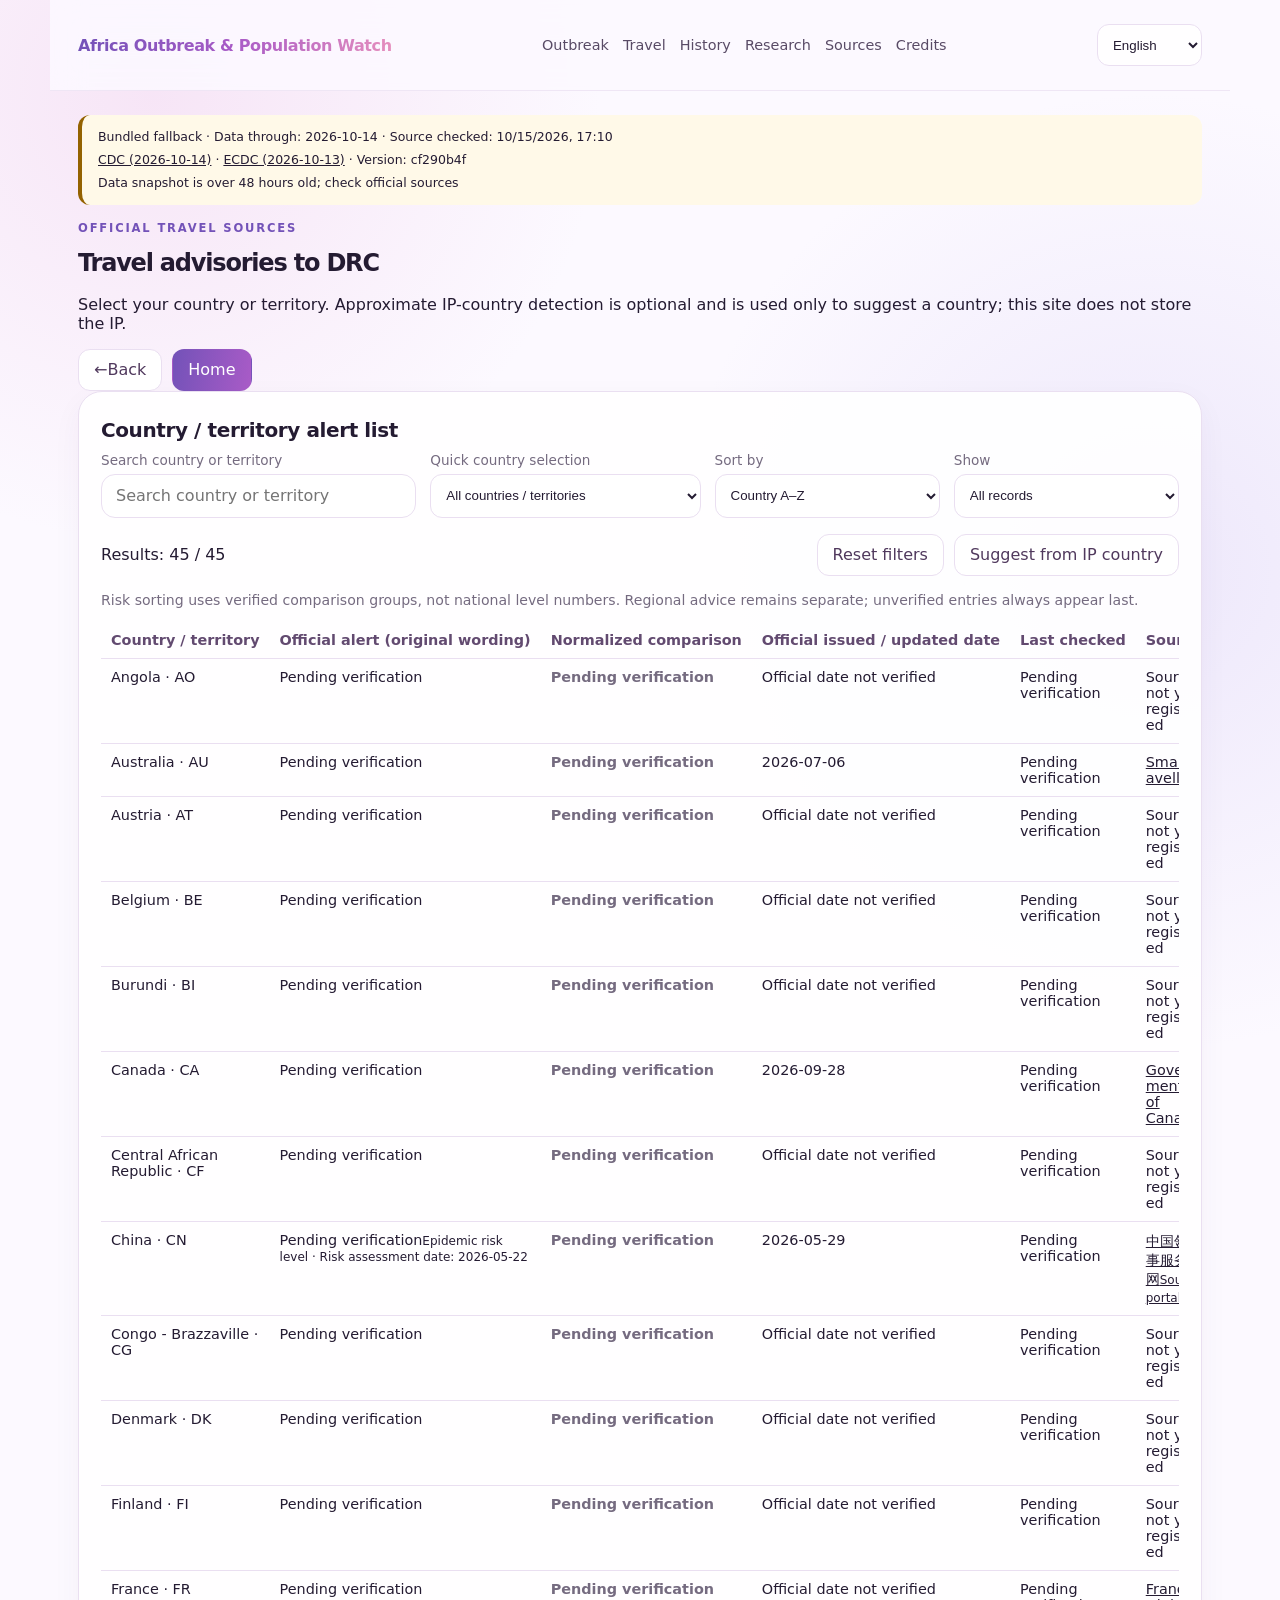
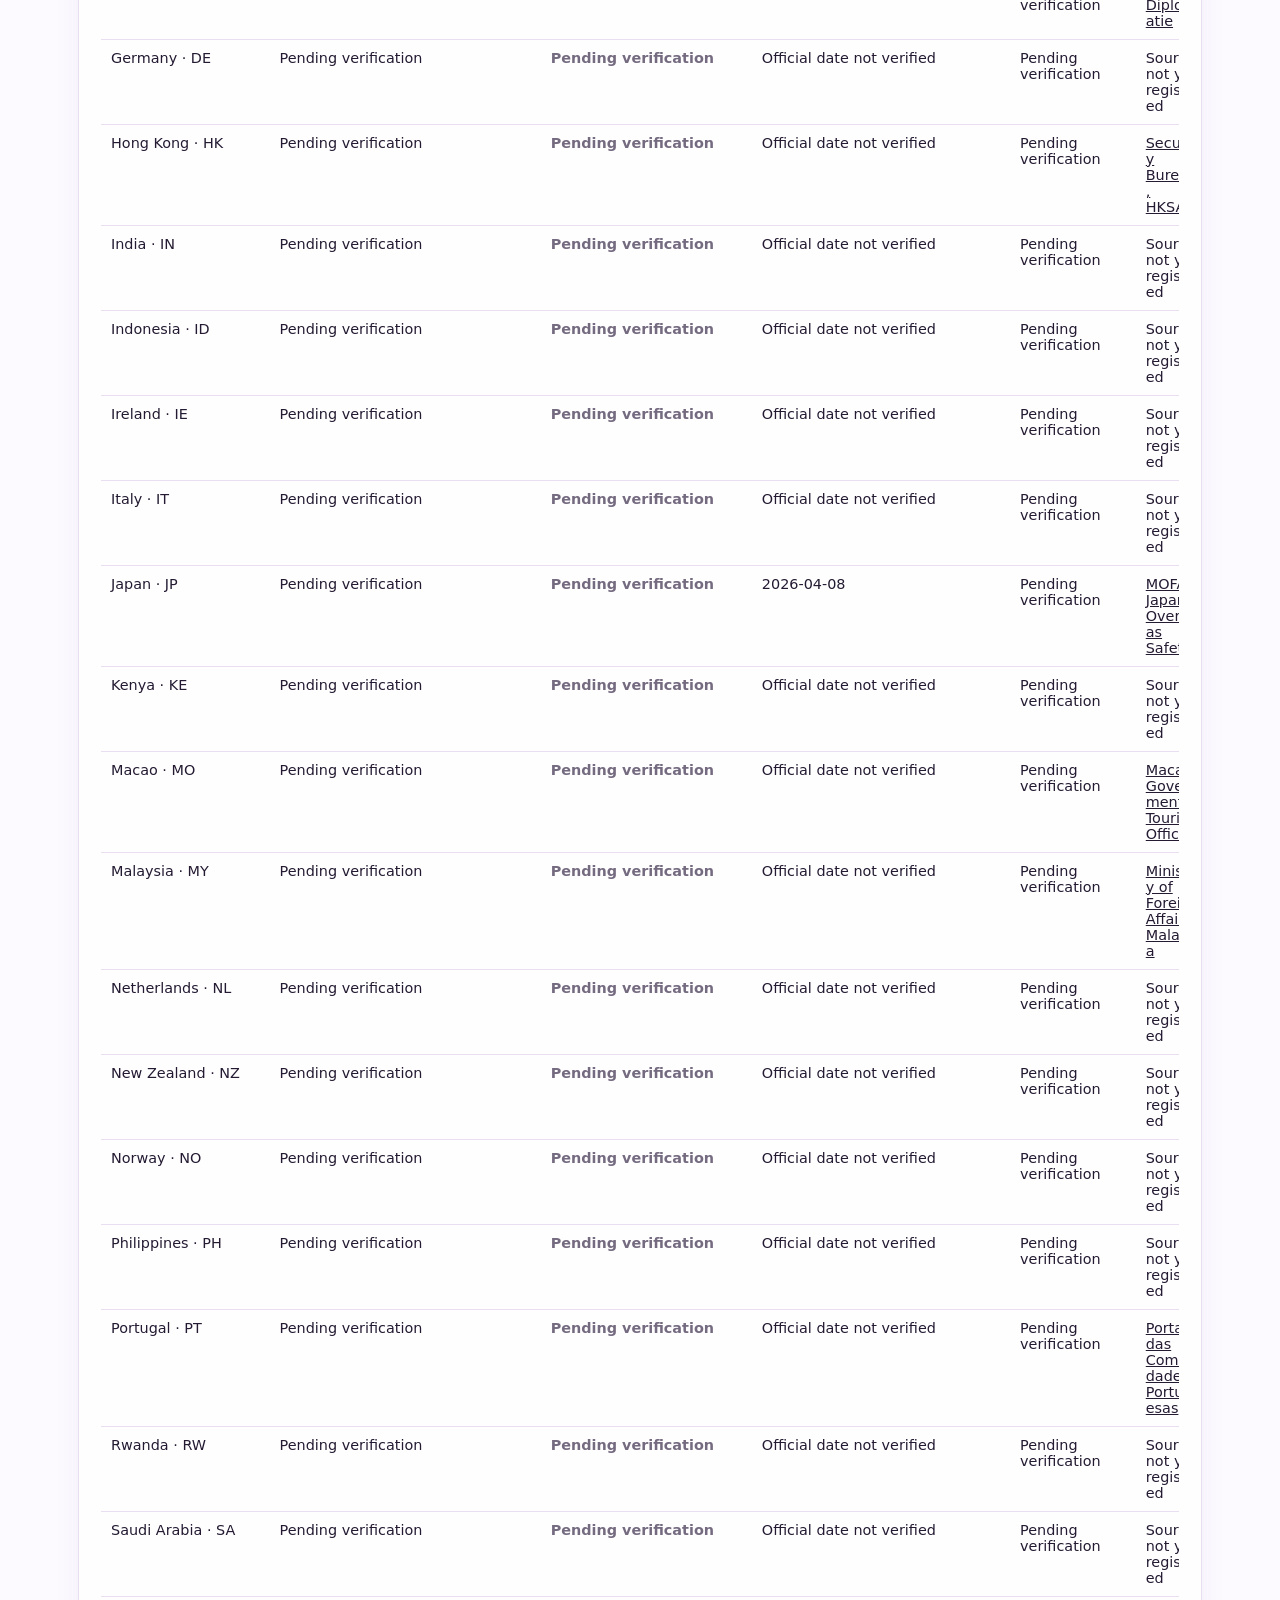
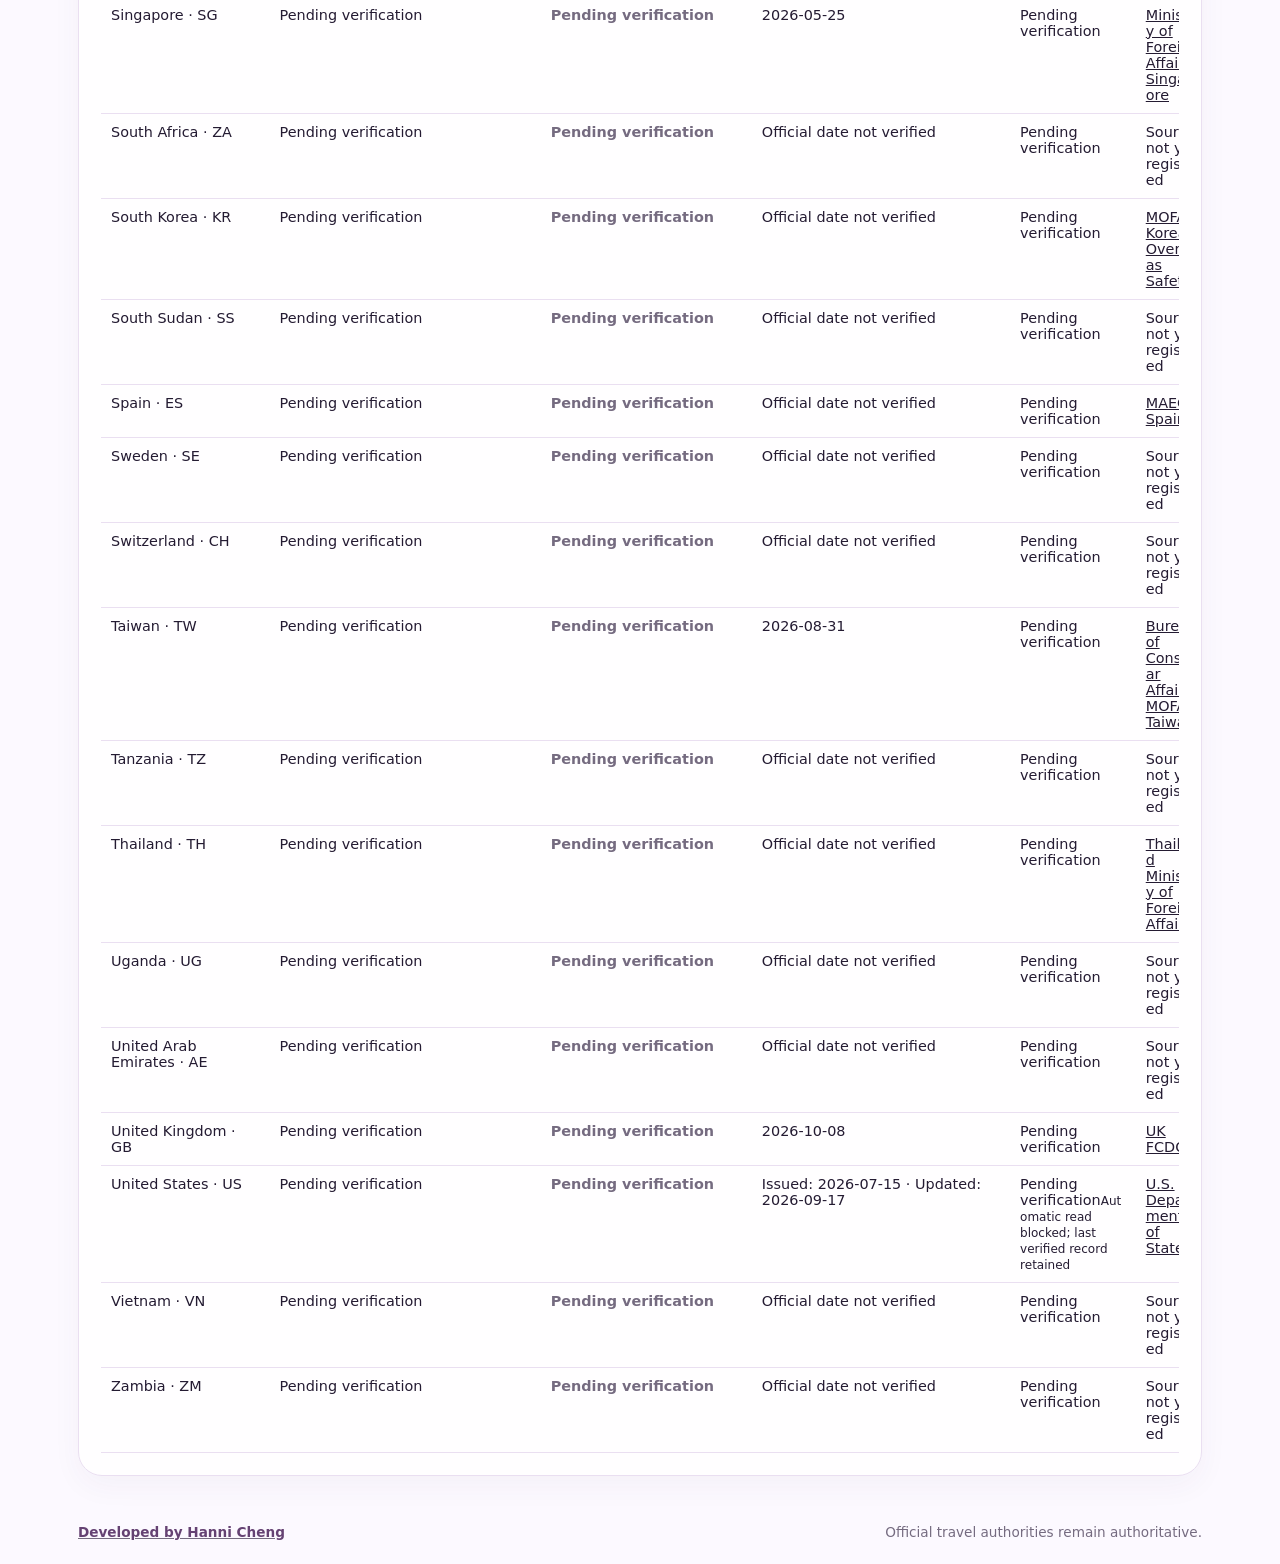
==== commit 00557934: "Remove travel detail cards and link author footer to LinkedIn" ====
--- a/pages/advisories.html
+++ b/pages/advisories.html
@@ -1 +1 @@
-<!doctype html><html lang="en"><head><meta charset="utf-8"><meta name="viewport" content="width=device-width,initial-scale=1"><meta name="referrer" content="no-referrer"><title>Travel Advisories · Africa Outbreak & Population Watch</title><link rel="stylesheet" href="../assets/style.css"></head><body class="advisories-page"><header class="sitebar"><a class="brand" href="../index.html">Africa Outbreak & Population Watch</a><nav><a href="outbreak.html">Outbreak</a><a href="advisories.html">Travel</a><a href="history.html">History</a><a href="research.html">Research</a><a href="provenance.html">Sources</a><a href="credits.html">Credits</a></nav><select id="lang" aria-label="Language"></select></header><main><div class="pagehead"><div><p class="eyebrow" data-i18n="travel_eyebrow">OFFICIAL TRAVEL SOURCES</p><h1 data-i18n="travel_title">Travel advisories to DRC</h1><p data-i18n="travel_intro">Select your country or territory. Approximate IP-country detection is optional and is used only to suggest a country; this site does not store the IP.</p></div><div class="backrow"><button class="btn" id="backBtn">← <span data-i18n="back">Back</span></button><a class="btn primary" href="../index.html" data-i18n="home">Home</a></div></div><section class="panel advisory-directory" aria-labelledby="advisoryListTitle"><h2 id="advisoryListTitle" data-i18n="list_title">Country / territory alert list</h2><div class="advisory-controls"><label for="countrySearch"><span data-i18n="search_country">Search country or territory</span><input id="countrySearch" class="searchbox" data-i18n-placeholder="search_country" placeholder="Search country or territory" autocomplete="off"></label><label for="quickCountry"><span data-i18n="quick_country">Quick country selection</span><select id="quickCountry"></select></label><label for="advisorySort"><span data-i18n="sort_by">Sort by</span><select id="advisorySort"><option value="name" data-i18n="sort_name">Country A–Z</option><option value="name-desc" data-i18n="sort_name_desc">Country Z–A</option><option value="risk-high" data-i18n="sort_risk_high">Risk: high to low</option><option value="risk-low" data-i18n="sort_risk_low">Risk: low to high</option><option value="source-date" data-i18n="sort_source_dates">Official update: newest first</option><option value="checked" data-i18n="sort_checked">Most recently verified</option></select></label><label for="advisoryStatus"><span data-i18n="filter_status">Show</span><select id="advisoryStatus"><option value="all" data-i18n="filter_all">All records</option><option value="verified" data-i18n="filter_verified">Verified alerts</option><option value="sources" data-i18n="filter_sources">With official source</option></select></label></div><div class="advisory-actions"><p id="advisoryCount" aria-live="polite"></p><button class="btn" id="resetFilters" data-i18n="reset_filters">Reset filters</button><button class="btn" id="detect"><span data-i18n="detect">Suggest from IP country</span></button></div><p class="muted" data-i18n="risk_note">Risk sorting uses verified comparison groups, not national level numbers. Regional advice remains separate; unverified entries always appear last.</p><div class="tablewrap"><table class="table advisory-table"><thead><tr><th data-i18n="country" scope="col">Country / territory</th><th data-i18n="official_level" scope="col">Official level</th><th data-i18n="normalized" scope="col">Normalized comparison</th><th data-i18n="source_dates" scope="col">Official issued / updated date</th><th data-i18n="last_checked" scope="col">Last checked</th><th data-i18n="source" scope="col">Source</th></tr></thead><tbody id="countryList"></tbody></table></div><p id="advisoryEmpty" class="notice" data-i18n="no_results" hidden>No matching countries.</p></section><section id="result" class="panel"><h2 id="rCountry">—</h2><div class="statgrid"><div class="stat"><small data-i18n="official_level">Official level</small><strong id="rLevel">—</strong></div><div class="stat"><small data-i18n="normalized">Normalized comparison</small><strong id="rNorm">—</strong></div><div class="stat"><small data-i18n="source_dates">Official issued / updated date</small><strong id="rSourceDate">—</strong></div><div class="stat"><small data-i18n="last_checked">Last checked</small><strong id="rChecked">—</strong></div><div class="stat"><small data-i18n="source">Source</small><strong id="rSource">—</strong></div></div><p><a id="official" class="btn primary" href="#" target="_blank" rel="noopener noreferrer" data-i18n="open_official">Open official advisory</a></p><p id="mode" class="muted"></p></section><div class="notice" data-i18n="travel_notice">IP detection is opt-in. The site does not persist the returned IP address. For countries without a validated DRC-specific parser, the official authority link is shown without inventing a warning level.</div></main><footer><strong data-i18n="developed_by">Developed by Hanni Cheng</strong><span data-i18n="travel_footer">Official travel authorities remain authoritative.</span></footer><script src="../assets/i18n.js"></script><script src="../assets/data-client.js"></script><script src="../assets/advisory-labels.js"></script><script src="../assets/advisories.js"></script></body></html>+<!doctype html><html lang="en"><head><meta charset="utf-8"><meta name="viewport" content="width=device-width,initial-scale=1"><meta name="referrer" content="no-referrer"><title>Travel Advisories · Africa Outbreak & Population Watch</title><link rel="stylesheet" href="../assets/style.css"></head><body class="advisories-page"><header class="sitebar"><a class="brand" href="../index.html">Africa Outbreak & Population Watch</a><nav><a href="outbreak.html">Outbreak</a><a href="advisories.html">Travel</a><a href="history.html">History</a><a href="research.html">Research</a><a href="provenance.html">Sources</a><a href="credits.html">Credits</a></nav><select id="lang" aria-label="Language"></select></header><main><div class="pagehead"><div><p class="eyebrow" data-i18n="travel_eyebrow">OFFICIAL TRAVEL SOURCES</p><h1 data-i18n="travel_title">Travel advisories to DRC</h1><p data-i18n="travel_intro">Select your country or territory. Approximate IP-country detection is optional and is used only to suggest a country; this site does not store the IP.</p></div><div class="backrow"><button class="btn" id="backBtn">← <span data-i18n="back">Back</span></button><a class="btn primary" href="../index.html" data-i18n="home">Home</a></div></div><section class="panel advisory-directory" aria-labelledby="advisoryListTitle"><h2 id="advisoryListTitle" data-i18n="list_title">Country / territory alert list</h2><div class="advisory-controls"><label for="countrySearch"><span data-i18n="search_country">Search country or territory</span><input id="countrySearch" class="searchbox" data-i18n-placeholder="search_country" placeholder="Search country or territory" autocomplete="off"></label><label for="quickCountry"><span data-i18n="quick_country">Quick country selection</span><select id="quickCountry"></select></label><label for="advisorySort"><span data-i18n="sort_by">Sort by</span><select id="advisorySort"><option value="name" data-i18n="sort_name">Country A–Z</option><option value="name-desc" data-i18n="sort_name_desc">Country Z–A</option><option value="risk-high" data-i18n="sort_risk_high">Risk: high to low</option><option value="risk-low" data-i18n="sort_risk_low">Risk: low to high</option><option value="source-date" data-i18n="sort_source_dates">Official update: newest first</option><option value="checked" data-i18n="sort_checked">Most recently verified</option></select></label><label for="advisoryStatus"><span data-i18n="filter_status">Show</span><select id="advisoryStatus"><option value="all" data-i18n="filter_all">All records</option><option value="verified" data-i18n="filter_verified">Verified alerts</option><option value="sources" data-i18n="filter_sources">With official source</option></select></label></div><div class="advisory-actions"><p id="advisoryCount" aria-live="polite"></p><button class="btn" id="resetFilters" data-i18n="reset_filters">Reset filters</button><button class="btn" id="detect"><span data-i18n="detect">Suggest from IP country</span></button></div><p class="muted" data-i18n="risk_note">Risk sorting uses verified comparison groups, not national level numbers. Regional advice remains separate; unverified entries always appear last.</p><div class="tablewrap"><table class="table advisory-table"><thead><tr><th data-i18n="country" scope="col">Country / territory</th><th data-i18n="official_level" scope="col">Official level</th><th data-i18n="normalized" scope="col">Normalized comparison</th><th data-i18n="source_dates" scope="col">Official issued / updated date</th><th data-i18n="last_checked" scope="col">Last checked</th><th data-i18n="source" scope="col">Source</th></tr></thead><tbody id="countryList"></tbody></table></div><p id="advisoryEmpty" class="notice" data-i18n="no_results" hidden>No matching countries.</p></section></main><footer><a href="https://www.linkedin.com/in/honeycheng/" target="_blank" rel="noopener noreferrer"><strong data-i18n="developed_by">Developed by Hanni Cheng</strong></a><span data-i18n="travel_footer">Official travel authorities remain authoritative.</span></footer><script src="../assets/i18n.js"></script><script src="../assets/data-client.js"></script><script src="../assets/advisory-labels.js"></script><script src="../assets/advisories.js"></script></body></html>
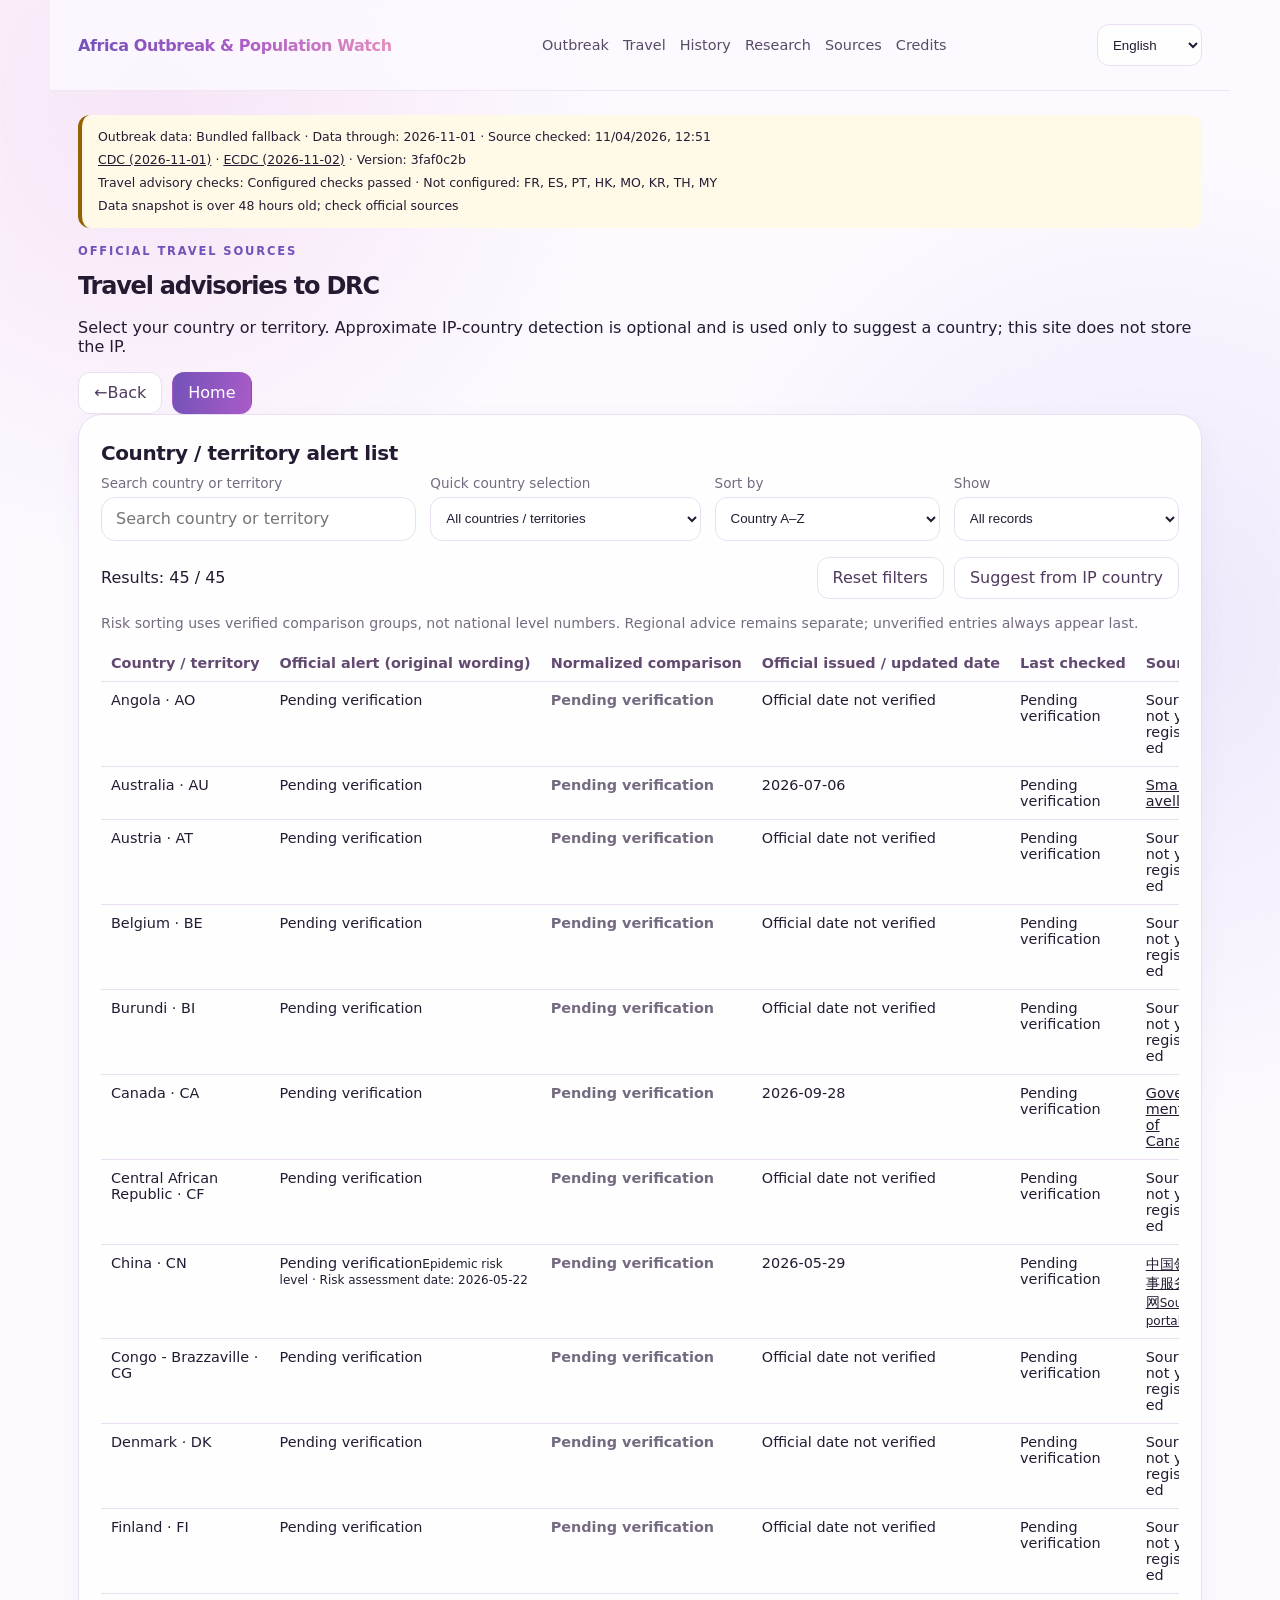
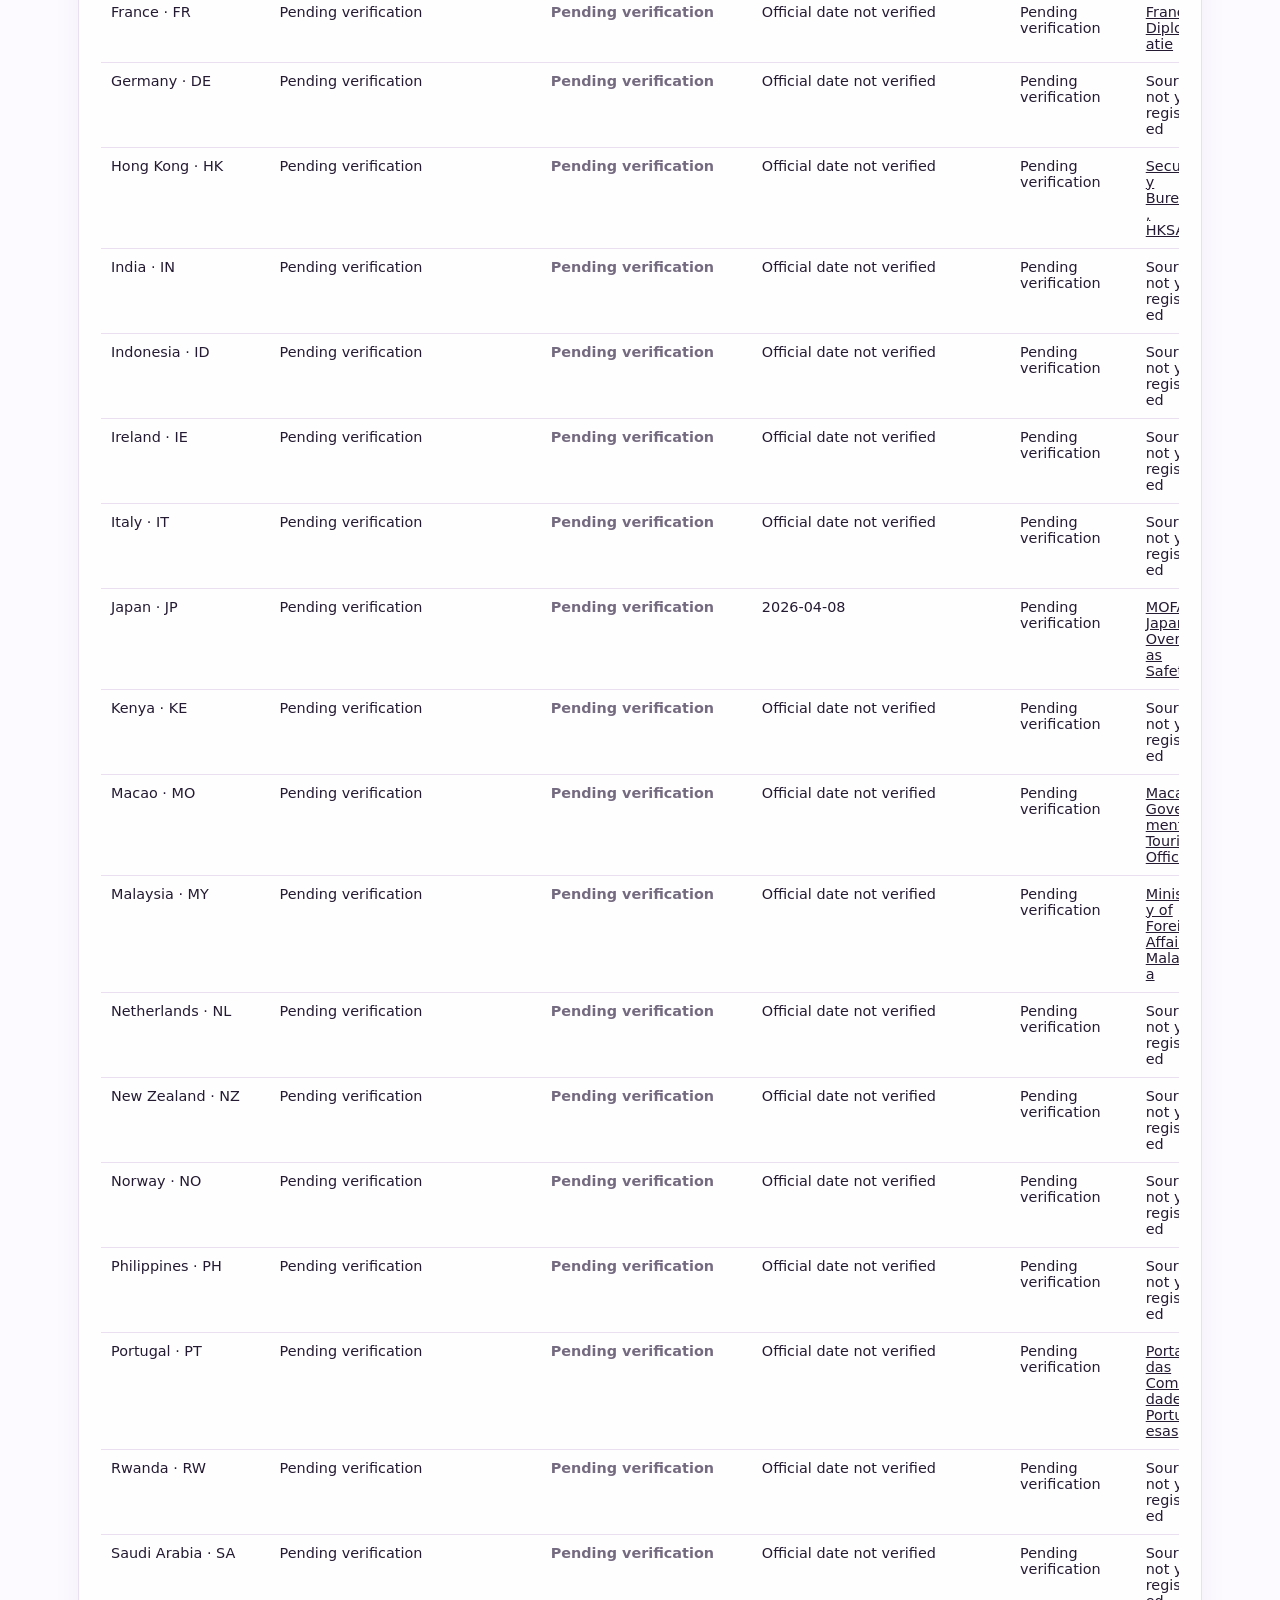
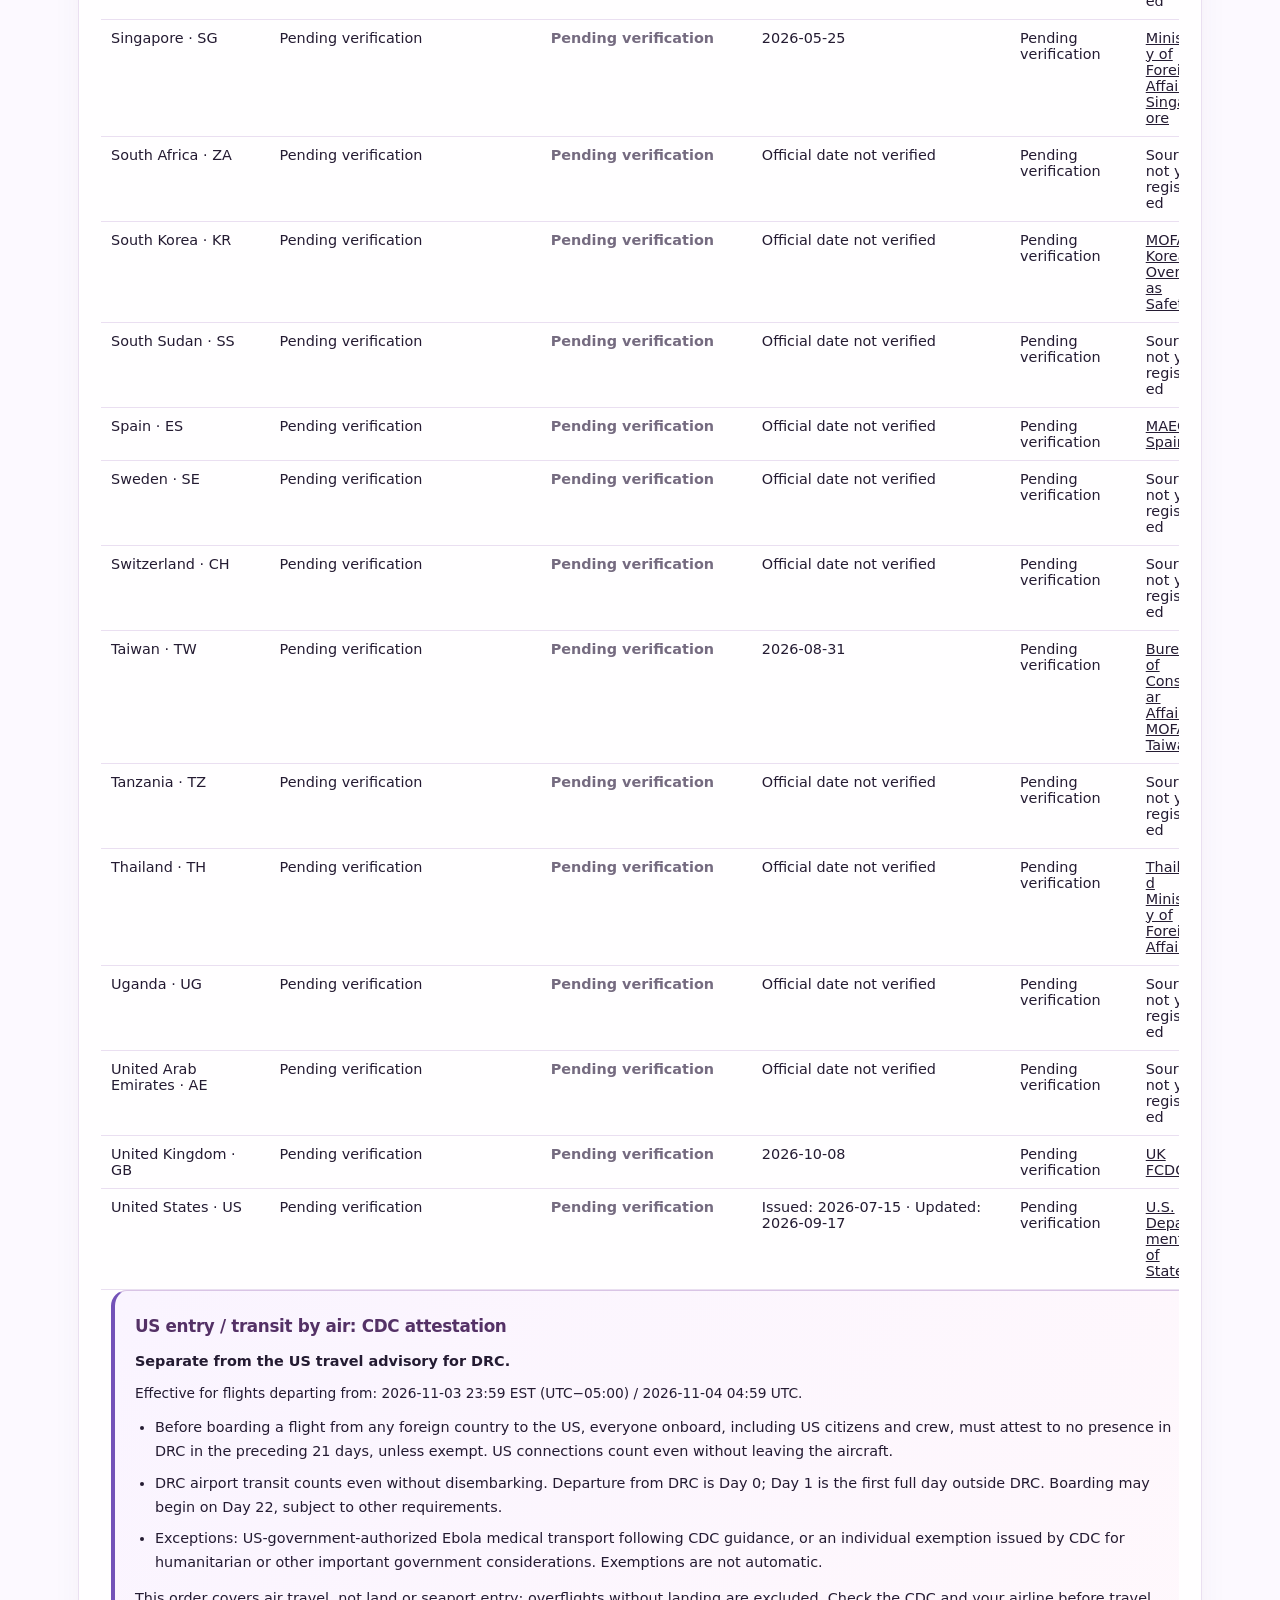
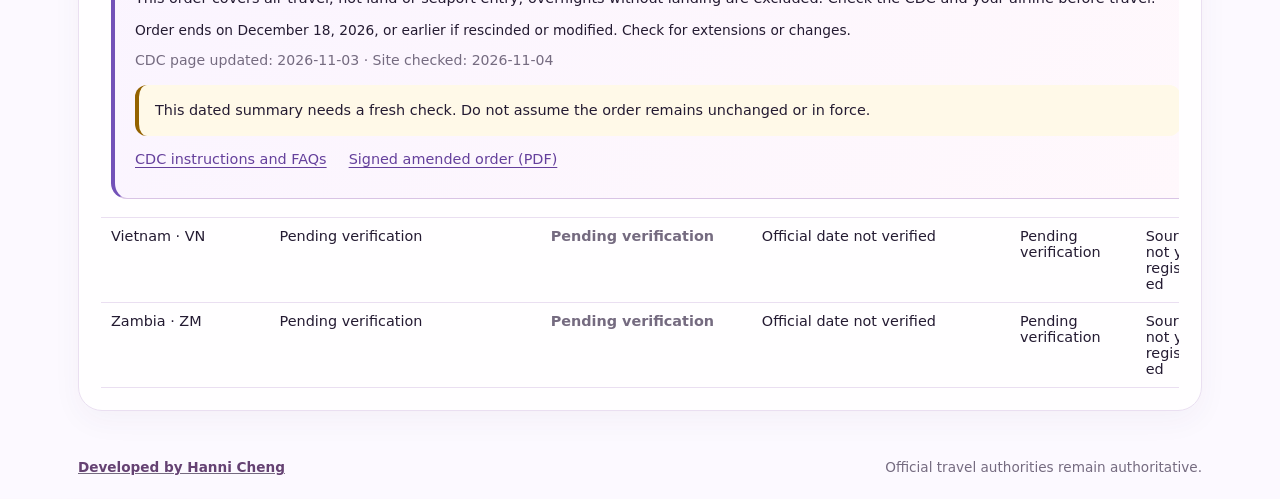
==== commit d3549585: "feat: add dated multilingual CDC US air-travel attestation requirement" ====
--- a/pages/advisories.html
+++ b/pages/advisories.html
@@ -1 +1 @@
-<!doctype html><html lang="en"><head><meta charset="utf-8"><meta name="viewport" content="width=device-width,initial-scale=1"><meta name="referrer" content="no-referrer"><title>Travel Advisories · Africa Outbreak & Population Watch</title><link rel="stylesheet" href="../assets/style.css"></head><body class="advisories-page"><header class="sitebar"><a class="brand" href="../index.html">Africa Outbreak & Population Watch</a><nav><a href="outbreak.html">Outbreak</a><a href="advisories.html">Travel</a><a href="history.html">History</a><a href="research.html">Research</a><a href="provenance.html">Sources</a><a href="credits.html">Credits</a></nav><select id="lang" aria-label="Language"></select></header><main><div class="pagehead"><div><p class="eyebrow" data-i18n="travel_eyebrow">OFFICIAL TRAVEL SOURCES</p><h1 data-i18n="travel_title">Travel advisories to DRC</h1><p data-i18n="travel_intro">Select your country or territory. Approximate IP-country detection is optional and is used only to suggest a country; this site does not store the IP.</p></div><div class="backrow"><button class="btn" id="backBtn">← <span data-i18n="back">Back</span></button><a class="btn primary" href="../index.html" data-i18n="home">Home</a></div></div><section class="panel advisory-directory" aria-labelledby="advisoryListTitle"><h2 id="advisoryListTitle" data-i18n="list_title">Country / territory alert list</h2><div class="advisory-controls"><label for="countrySearch"><span data-i18n="search_country">Search country or territory</span><input id="countrySearch" class="searchbox" data-i18n-placeholder="search_country" placeholder="Search country or territory" autocomplete="off"></label><label for="quickCountry"><span data-i18n="quick_country">Quick country selection</span><select id="quickCountry"></select></label><label for="advisorySort"><span data-i18n="sort_by">Sort by</span><select id="advisorySort"><option value="name" data-i18n="sort_name">Country A–Z</option><option value="name-desc" data-i18n="sort_name_desc">Country Z–A</option><option value="risk-high" data-i18n="sort_risk_high">Risk: high to low</option><option value="risk-low" data-i18n="sort_risk_low">Risk: low to high</option><option value="source-date" data-i18n="sort_source_dates">Official update: newest first</option><option value="checked" data-i18n="sort_checked">Most recently verified</option></select></label><label for="advisoryStatus"><span data-i18n="filter_status">Show</span><select id="advisoryStatus"><option value="all" data-i18n="filter_all">All records</option><option value="verified" data-i18n="filter_verified">Verified alerts</option><option value="sources" data-i18n="filter_sources">With official source</option></select></label></div><div class="advisory-actions"><p id="advisoryCount" aria-live="polite"></p><button class="btn" id="resetFilters" data-i18n="reset_filters">Reset filters</button><button class="btn" id="detect"><span data-i18n="detect">Suggest from IP country</span></button></div><p class="muted" data-i18n="risk_note">Risk sorting uses verified comparison groups, not national level numbers. Regional advice remains separate; unverified entries always appear last.</p><div class="tablewrap"><table class="table advisory-table"><thead><tr><th data-i18n="country" scope="col">Country / territory</th><th data-i18n="official_level" scope="col">Official level</th><th data-i18n="normalized" scope="col">Normalized comparison</th><th data-i18n="source_dates" scope="col">Official issued / updated date</th><th data-i18n="last_checked" scope="col">Last checked</th><th data-i18n="source" scope="col">Source</th></tr></thead><tbody id="countryList"></tbody></table></div><p id="advisoryEmpty" class="notice" data-i18n="no_results" hidden>No matching countries.</p></section></main><footer><a href="https://www.linkedin.com/in/honeycheng/" target="_blank" rel="noopener noreferrer"><strong data-i18n="developed_by">Developed by Hanni Cheng</strong></a><span data-i18n="travel_footer">Official travel authorities remain authoritative.</span></footer><script src="../assets/i18n.js"></script><script src="../assets/data-client.js"></script><script src="../assets/advisory-labels.js"></script><script src="../assets/advisories.js"></script></body></html>+<!doctype html><html lang="en"><head><meta charset="utf-8"><meta name="viewport" content="width=device-width,initial-scale=1"><meta name="referrer" content="no-referrer"><title>Travel Advisories · Africa Outbreak & Population Watch</title><link rel="stylesheet" href="../assets/style.css"></head><body class="advisories-page"><header class="sitebar"><a class="brand" href="../index.html">Africa Outbreak & Population Watch</a><nav><a href="outbreak.html">Outbreak</a><a href="advisories.html">Travel</a><a href="history.html">History</a><a href="research.html">Research</a><a href="provenance.html">Sources</a><a href="credits.html">Credits</a></nav><select id="lang" aria-label="Language"></select></header><main><div class="pagehead"><div><p class="eyebrow" data-i18n="travel_eyebrow">OFFICIAL TRAVEL SOURCES</p><h1 data-i18n="travel_title">Travel advisories to DRC</h1><p data-i18n="travel_intro">Select your country or territory. Approximate IP-country detection is optional and is used only to suggest a country; this site does not store the IP.</p></div><div class="backrow"><button class="btn" id="backBtn">← <span data-i18n="back">Back</span></button><a class="btn primary" href="../index.html" data-i18n="home">Home</a></div></div><section class="panel advisory-directory" aria-labelledby="advisoryListTitle"><h2 id="advisoryListTitle" data-i18n="list_title">Country / territory alert list</h2><div class="advisory-controls"><label for="countrySearch"><span data-i18n="search_country">Search country or territory</span><input id="countrySearch" class="searchbox" data-i18n-placeholder="search_country" placeholder="Search country or territory" autocomplete="off"></label><label for="quickCountry"><span data-i18n="quick_country">Quick country selection</span><select id="quickCountry"></select></label><label for="advisorySort"><span data-i18n="sort_by">Sort by</span><select id="advisorySort"><option value="name" data-i18n="sort_name">Country A–Z</option><option value="name-desc" data-i18n="sort_name_desc">Country Z–A</option><option value="risk-high" data-i18n="sort_risk_high">Risk: high to low</option><option value="risk-low" data-i18n="sort_risk_low">Risk: low to high</option><option value="source-date" data-i18n="sort_source_dates">Official update: newest first</option><option value="checked" data-i18n="sort_checked">Most recently verified</option></select></label><label for="advisoryStatus"><span data-i18n="filter_status">Show</span><select id="advisoryStatus"><option value="all" data-i18n="filter_all">All records</option><option value="verified" data-i18n="filter_verified">Verified alerts</option><option value="sources" data-i18n="filter_sources">With official source</option></select></label></div><div class="advisory-actions"><p id="advisoryCount" aria-live="polite"></p><button class="btn" id="resetFilters" data-i18n="reset_filters">Reset filters</button><button class="btn" id="detect"><span data-i18n="detect">Suggest from IP country</span></button></div><p class="muted" data-i18n="risk_note">Risk sorting uses verified comparison groups, not national level numbers. Regional advice remains separate; unverified entries always appear last.</p><div class="tablewrap"><table class="table advisory-table"><thead><tr><th data-i18n="country" scope="col">Country / territory</th><th data-i18n="official_level" scope="col">Official level</th><th data-i18n="normalized" scope="col">Normalized comparison</th><th data-i18n="source_dates" scope="col">Official issued / updated date</th><th data-i18n="last_checked" scope="col">Last checked</th><th data-i18n="source" scope="col">Source</th></tr></thead><tbody id="countryList"></tbody></table></div><p id="advisoryEmpty" class="notice" data-i18n="no_results" hidden>No matching countries.</p></section></main><footer><a href="https://www.linkedin.com/in/honeycheng/" target="_blank" rel="noopener noreferrer"><strong data-i18n="developed_by">Developed by Hanni Cheng</strong></a><span data-i18n="travel_footer">Official travel authorities remain authoritative.</span></footer><script src="../assets/i18n.js"></script><script src="../assets/data-client.js"></script><script src="../assets/advisory-labels.js"></script><script src="../assets/entry-requirements.js"></script><script src="../assets/advisories.js"></script></body></html>
--- a/assets/style.css
+++ b/assets/style.css
@@ -6,3 +6,6 @@
 #dataHealth.notice{padding:12px 16px;font-size:12.5px;line-height:1.6;display:grid;gap:3px;margin-bottom:16px}#dataHealth .data-health-row{margin:0;min-width:0;max-width:100%;white-space:nowrap;overflow:hidden;text-overflow:ellipsis;line-height:1.6}#dataHealth .data-health-row:focus-visible{outline:2px solid var(--pipi);outline-offset:1px}
 
 .advisories-page .pagehead{display:block}.advisories-page .pagehead h1{font-size:clamp(12px,3.2vw,24px);line-height:1.35;white-space:nowrap;margin-bottom:12px}.advisories-page .pagehead .backrow{margin-top:14px}.advisories-page #advisoryListTitle{font-size:clamp(14px,3vw,20px);white-space:nowrap}.advisories-page #rSourceDate{font-size:16px;line-height:1.5}.advisory-table th:nth-child(4){min-width:180px}
+
+/* Keep the dated CDC requirement visibly separate from national alert levels. */
+.advisory-table .entry-requirement-row>td{padding:0 10px 18px}.entry-requirement{max-width:min(100%,calc(100vw - 108px));padding:18px 20px;border:1px solid #d9c4e5;border-left:4px solid var(--pipi3);border-radius:16px;background:linear-gradient(120deg,#faf4ff,#fff8fc);line-height:1.65}.entry-requirement h3{font-size:1.05rem;color:#543166}.entry-requirement p{margin:8px 0}.entry-requirement ul{padding-left:20px;margin:12px 0;display:grid;gap:8px}.entry-distinction{font-weight:650}.entry-effective,.entry-validity{font-size:.86rem}.entry-links{display:flex;flex-wrap:wrap;gap:8px 22px}.entry-links a{color:#65409c;text-underline-offset:3px}.entry-requirement .entry-review{margin:12px 0}.entry-links a:focus-visible{outline:2px solid var(--pipi3);outline-offset:4px}@media(max-width:540px){.entry-requirement{padding:14px;max-width:calc(100vw - 108px)}.entry-requirement h3{font-size:1rem}.entry-links{display:grid;gap:10px}}
